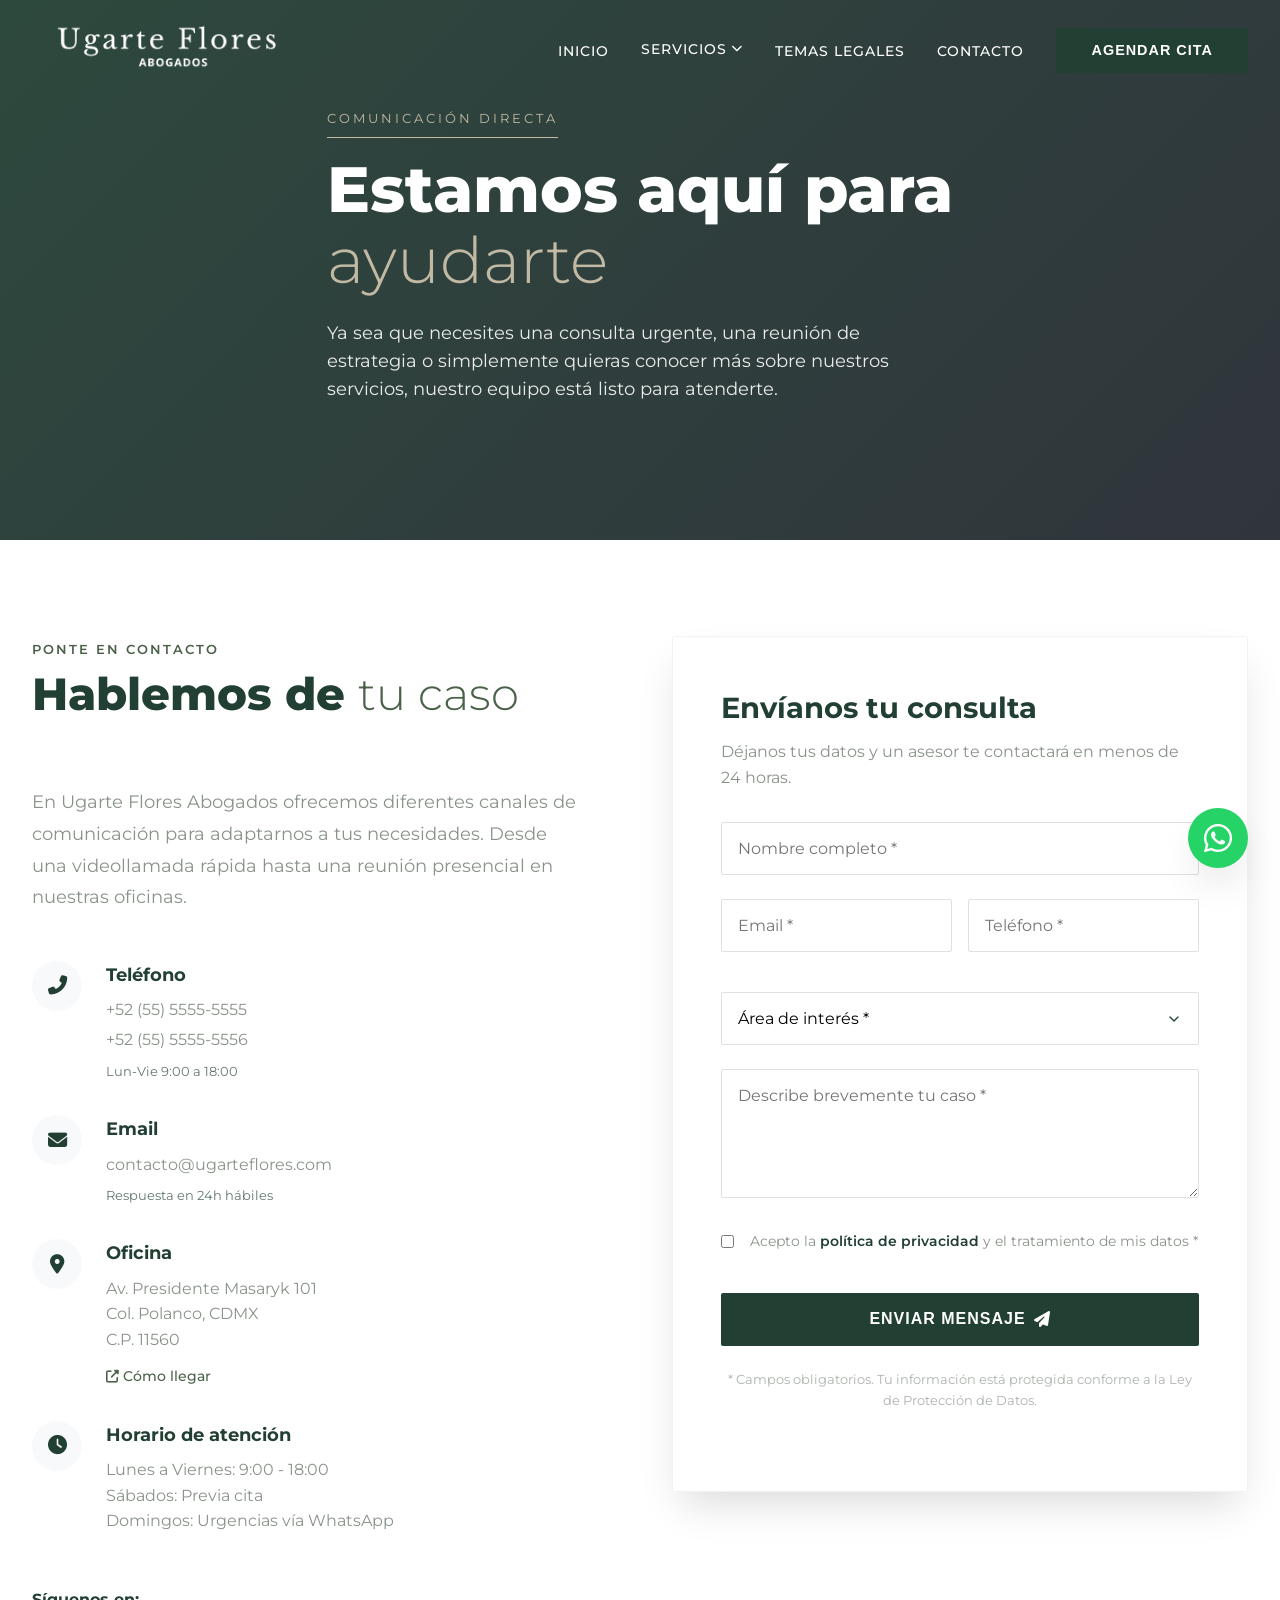
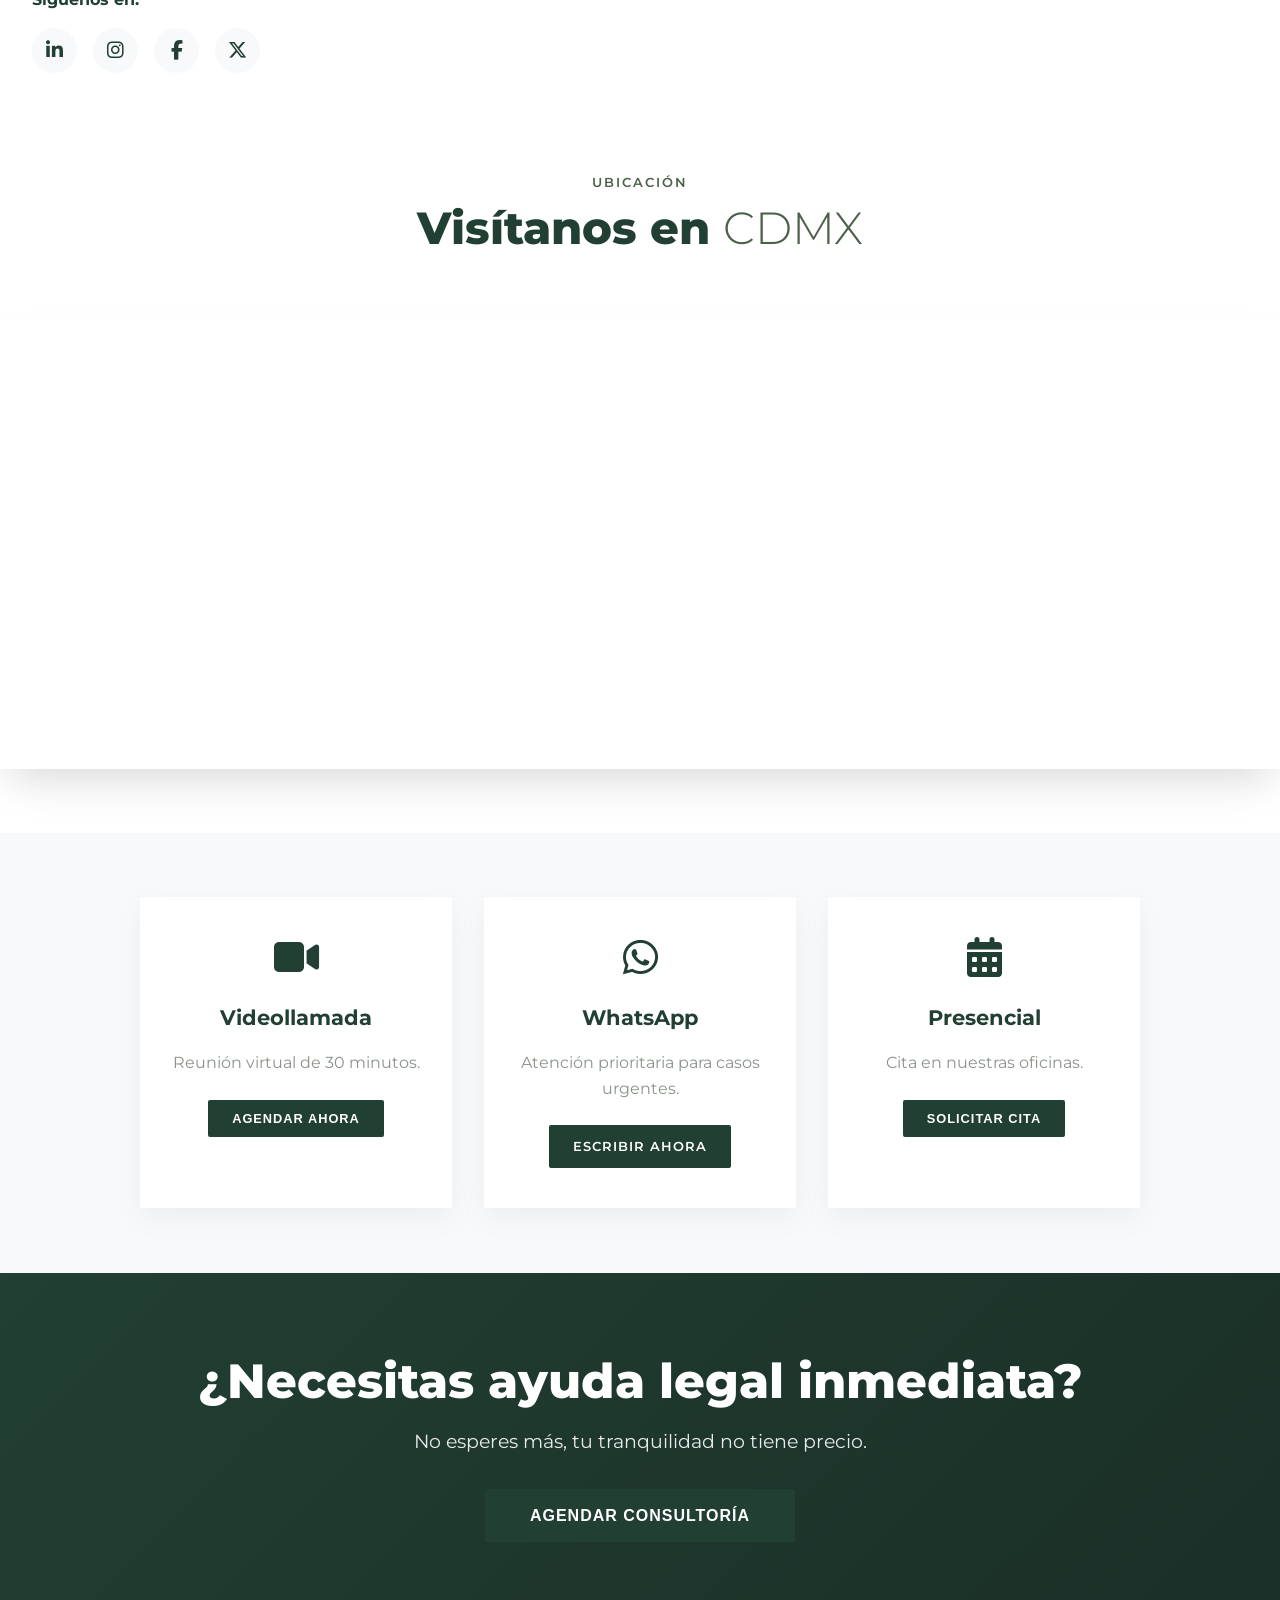
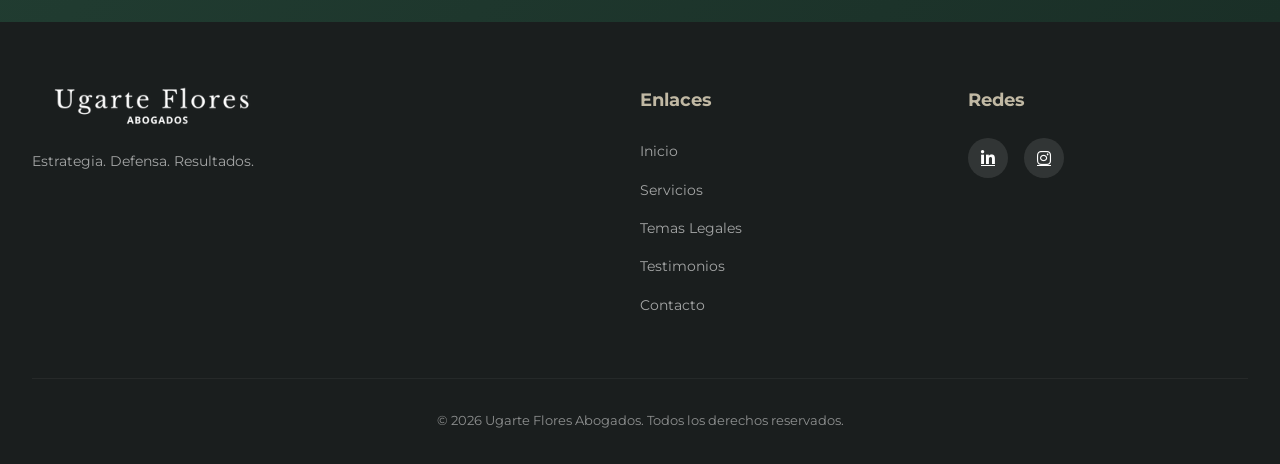
==== contacto.html @ f1e9a0f9 "cambios mar" ====
<!doctype html>
<html lang="es">
  <head>
    <meta charset="UTF-8" />
    <meta name="viewport" content="width=device-width, initial-scale=1.0" />
    <title>Contacto | Ugarte Flores Abogados</title>
    <meta
      name="description"
      content="Comunícate con nuestro equipo legal. Estamos en xxxxx, CDMX. Ofrecemos consultas presenciales y vía Zoom."
    />

    <!-- Hojas de Estilo -->
    <link rel="stylesheet" href="css/styles.css" />
    <link rel="stylesheet" href="css/contacto.css" />

    <!-- Metadatos -->
    <meta property="og:title" content="Contacto | Ugarte Flores Abogados" />
    <meta
      property="og:description"
      content="Comunícate con nuestro equipo legal. Estamos en xxxx, CDMX. Ofrecemos consultas presenciales y vía Zoom."
    />
    <meta
      property="og:image"
      content="https://ugartefloresabogados.vercel.app/img/favicon.png"
    />
    <meta property="og:image:type" content="image/jpeg" />
    <meta property="og:image:width" content="1200" />
    <meta property="og:image:height" content="630" />
    <meta
      property="og:url"
      content="https://ugartefloresabogados.vercel.app/contacto"
    />
    <meta property="og:type" content="website" />
    <meta property="og:locale" content="es_MX" />
    <meta property="og:site_name" content="Ugarte Flores Abogados" />
    <meta name="twitter:card" content="summary_large_image" />
    <meta name="twitter:title" content="Contacto | Ugarte Flores Abogados" />
    <meta
      name="twitter:description"
      content="Comunícate con nuestro equipo legal. Estamos en xxxxx, CDMX. Ofrecemos consultas presenciales y videollamada."
    />
    <meta
      name="twitter:image"
      content="https://ugartefloresabogados.vercel.app/img/favicon.png"
    />

    <!-- FAVICON -->
    <link rel="icon" type="image/png" sizes="32x32" href="img/favicon.png" />
    <link rel="icon" type="image/png" sizes="16x16" href="img/favicon.png" />
    <link rel="apple-touch-icon" sizes="180x180" href="img/favicon.png" />

    <!-- Font Awesome -->
    <link
      rel="stylesheet"
      href="https://cdnjs.cloudflare.com/ajax/libs/font-awesome/6.4.0/css/all.min.css"
    />

    <!-- Google Fonts -->
    <link
      href="https://fonts.googleapis.com/css2?family=Montserrat:wght@300;400;500;600;700;800&display=swap"
      rel="stylesheet"
    />

    <!-- AOS CSS -->
    <link href="https://unpkg.com/aos@2.3.1/dist/aos.css" rel="stylesheet" />

    <!-- Calendly -->
    <link
      href="https://assets.calendly.com/assets/external/widget.css"
      rel="stylesheet"
    />
  </head>
  <body>
    <!-- Loader -->
    <div id="loader" class="loader">
      <div class="loader-spinner"></div>
    </div>

    <!-- WhatsApp Floating Button -->
    <a
      href="https://wa.me/525512345678?text=Hola%2C%20necesito%20comunicarme%20con%20el%20equipo%20legal."
      class="whatsapp-float"
      target="_blank"
    >
      <i class="fab fa-whatsapp"></i>
      <span>Contacto Inmediato</span>
    </a>

    <!-- Header -->
    <header class="header" id="header">
      <div class="container header-container">
        <div class="logo">
          <a href="/"
            ><img src="/img/logo.png" alt="Ugarte Flores Abogados"
          /></a>
        </div>

        <button class="menu-toggle" id="menuToggle" aria-label="Menú">
          <i class="fas fa-bars"></i>
        </button>

        <nav class="nav-menu" id="navMenu">
          <ul class="nav-list">
            <li><a href="/#inicio" class="nav-link">Inicio</a></li>
            <li class="dropdown">
              <a href="/#servicios" class="nav-link dropdown-toggle">
                Servicios <i class="fas fa-chevron-down dropdown-arrow"></i>
              </a>
              <ul class="dropdown-menu">
                <li>
                  <a href="/derecho-civil.html" class="dropdown-item"
                    >Derecho Civil</a
                  >
                </li>
                <li>
                  <a href="/derecho-mercantil.html" class="dropdown-item"
                    >Derecho Mercantil</a
                  >
                </li>
                <li>
                  <a href="/derecnavho-penal.html" class="dropdown-item"
                    >Derecho Penal</a
                  >
                </li>
              </ul>
            </li>
            <li>
              <a href="/#temas-legales" class="nav-link">Temas Legales</a>
            </li>
            <li><a href="/contacto.html" class="nav-link">Contacto</a></li>
          </ul>
          <div class="nav-actions">
            <button class="btn btn-primary" id="btnAgendarHeader">
              Agendar Cita
            </button>
          </div>
        </nav>
      </div>
    </header>

    <main>
      <!-- HERO DE CONTACTO -->
      <section class="hero hero--contact">
        <div class="hero-overlay"></div>
        <div class="container hero-content">
          <span class="hero-badge">Comunicación directa</span>
          <h1 class="hero-title">Estamos aquí para <span>ayudarte</span></h1>
          <p class="hero-subtitle">
            Ya sea que necesites una consulta urgente, una reunión de estrategia
            o simplemente quieras conocer más sobre nuestros servicios, nuestro
            equipo está listo para atenderte.
          </p>
        </div>
      </section>

      <!-- INFORMACIÓN DE CONTACTO Y FORMULARIO -->
      <section class="contact-main">
        <div class="container">
          <div class="contact-grid">
            <!-- Columna izquierda: Información -->
            <div class="contact-info-col" data-aos="fade-right">
              <div class="section-header" style="text-align: left">
                <span class="section-eyebrow">Ponte en contacto</span>
                <h2 class="section-title" style="text-align: left">
                  Hablemos de <span>tu caso</span>
                </h2>
              </div>

              <p class="contact-description">
                En Ugarte Flores Abogados ofrecemos diferentes canales de
                comunicación para adaptarnos a tus necesidades. Desde una
                videollamada rápida hasta una reunión presencial en nuestras
                oficinas.
              </p>

              <div class="contact-details">
                <!-- Teléfono -->
                <div class="detail-item">
                  <div class="detail-icon">
                    <i class="fas fa-phone-alt"></i>
                  </div>
                  <div class="detail-content">
                    <h3>Teléfono</h3>
                    <p><a href="tel:+525555555555">+52 (55) 5555-5555</a></p>
                    <p><a href="tel:+525555555556">+52 (55) 5555-5556</a></p>
                    <span class="detail-note">Lun-Vie 9:00 a 18:00</span>
                  </div>
                </div>

                <!-- Email -->
                <div class="detail-item">
                  <div class="detail-icon">
                    <i class="fas fa-envelope"></i>
                  </div>
                  <div class="detail-content">
                    <h3>Email</h3>
                    <p>
                      <a href="mailto:contacto@ugarteflores.com"
                        >contacto@ugarteflores.com</a
                      >
                    </p>
                    <span class="detail-note">Respuesta en 24h hábiles</span>
                  </div>
                </div>

                <!-- Dirección -->
                <div class="detail-item">
                  <div class="detail-icon">
                    <i class="fas fa-map-marker-alt"></i>
                  </div>
                  <div class="detail-content">
                    <h3>Oficina</h3>
                    <p>
                      Av. Presidente Masaryk 101<br />
                      Col. Polanco, CDMX<br />
                      C.P. 11560
                    </p>
                    <a
                      href="https://goo.gl/maps/..."
                      target="_blank"
                      class="detail-link"
                    >
                      <i class="fas fa-external-link-alt"></i> Cómo llegar
                    </a>
                  </div>
                </div>

                <!-- Horario -->
                <div class="detail-item">
                  <div class="detail-icon">
                    <i class="fas fa-clock"></i>
                  </div>
                  <div class="detail-content">
                    <h3>Horario de atención</h3>
                    <p>
                      Lunes a Viernes: 9:00 - 18:00<br />
                      Sábados: Previa cita<br />
                      Domingos: Urgencias vía WhatsApp
                    </p>
                  </div>
                </div>
              </div>

              <!-- Redes sociales -->
              <div class="contact-social">
                <h3>Síguenos en:</h3>
                <div class="social-links">
                  <a href="#" class="social-link" target="_blank"
                    ><i class="fab fa-linkedin-in"></i
                  ></a>
                  <a
                    href="https://www.instagram.com/ugartefloresabogados/"
                    class="social-link"
                    target="_blank"
                    ><i class="fab fa-instagram"></i
                  ></a>
                  <a href="#" class="social-link" target="_blank"
                    ><i class="fab fa-facebook-f"></i
                  ></a>
                  <a href="#" class="social-link" target="_blank"
                    ><i class="fab fa-x-twitter"></i
                  ></a>
                </div>
              </div>
            </div>

            <!-- Columna derecha: Formulario -->
            <div class="contact-form-col" data-aos="fade-left">
              <div class="form-card">
                <h3>Envíanos tu consulta</h3>
                <p>
                  Déjanos tus datos y un asesor te contactará en menos de 24
                  horas.
                </p>

                <form id="contactFormMain">
                  <div class="form-row">
                    <div class="form-group">
                      <input
                        type="text"
                        placeholder="Nombre completo *"
                        required
                      />
                    </div>
                  </div>

                  <div class="form-row dual">
                    <div class="form-group">
                      <input type="email" placeholder="Email *" required />
                    </div>
                    <div class="form-group">
                      <input type="tel" placeholder="Teléfono *" required />
                    </div>
                  </div>

                  <div class="form-row">
                    <div class="form-group">
                      <select required>
                        <option value="" disabled selected>
                          Área de interés *
                        </option>
                        <option value="civil">Derecho Civil</option>
                        <option value="mercantil">Derecho Mercantil</option>
                        <option value="penal">Derecho Penal</option>
                        <option value="otro">Otro</option>
                      </select>
                    </div>
                  </div>

                  <div class="form-row">
                    <div class="form-group">
                      <textarea
                        placeholder="Describe brevemente tu caso *"
                        rows="5"
                        requiredvisitanosvisítan
                      ></textarea>
                    </div>
                  </div>

                  <div class="form-row">
                    <div class="form-group checkbox">
                      <label>
                        <input type="checkbox" required />
                        <span
                          >Acepto la
                          <a href="/aviso-privacidad">política de privacidad</a>
                          y el tratamiento de mis datos *</span
                        >
                      </label>
                    </div>
                  </div>

                  <button
                    type="submit"
                    class="btn btn-primary btn-large btn-block"
                  >
                    Enviar mensaje <i class="fas fa-paper-plane"></i>
                  </button>
                </form>

                <p class="form-note">
                  * Campos obligatorios. Tu información está protegida conforme
                  a la Ley de Protección de Datos.
                </p>
              </div>
            </div>
          </div>
        </div>
      </section>

      <!-- MAPA -->
      <section class="contact-map-section">
        <div class="container">
          <div class="section-header">
            <span class="section-eyebrow">Ubicación</span>
            <h2 class="section-title">Visítanos en <span>CDMX</span></h2>
          </div>
        </div>
        <div class="map-container" data-aos="zoom-in">
          <iframe
            src="https://www.google.com/maps/embed?pb=!1m18!1m12!1m3!1d3762.865247384735!2d-99.16853968457818!3d19.42701434523897!2m3!1f0!2f0!3f0!3m2!1i1024!2i768!4f13.1!3m3!1m2!1s0x85d1ff35c2b9c2c5%3A0x9b9f9f9f9f9f9f9f!2sPolanco%2C%20CDMX!5e0!3m2!1ses!2smx!4v1620000000000!5m2!1ses!2smx"
            width="100%"
            height="450"
            style="border: 0"
            allowfullscreen=""
            loading="lazy"
            referrerpolicy="no-referrer-when-downgrade"
            title="Oficinas en CDMX"
          ></iframe>
        </div>
      </section>

      <!-- OPCIONES DE CONTACTO RÁPIDO -->
      <section class="quick-contact">
        <div class="container">
          <div class="quick-grid">
            <div class="quick-card" data-aos="flip-left">
              <i class="fas fa-video"></i>
              <h3>Videollamada</h3>
              <p>Reunión virtual de 30 minutos.</p>
              <button class="btn btn-primary btn-small" id="btnAgendarQuick">
                Agendar ahora
              </button>
            </div>

            <div class="quick-card" data-aos="flip-left" data-aos-delay="150">
              <i class="fab fa-whatsapp"></i>
              <h3>WhatsApp</h3>
              <p>Atención prioritaria para casos urgentes.</p>
              <a
                href="https://wa.me/525512345678?text=Hola%2C%20necesito%20atenci%C3%B3n%20urgente."
                class="btn btn-primary btn-small"
                target="_blank"
              >
                Escribir ahora
              </a>
            </div>

            <div class="quick-card" data-aos="flip-left" data-aos-delay="300">
              <i class="fas fa-calendar-alt"></i>
              <h3>Presencial</h3>
              <p>Cita en nuestras oficinas.</p>
              <button
                class="btn btn-primary btn-small"
                id="btnAgendarPresencial"
              >
                Solicitar cita
              </button>
            </div>
          </div>
        </div>
      </section>

      <!-- CTA FINAL -->
      <section class="final-cta">
        <div class="container">
          <div class="cta-card">
            <h2 class="cta-title">¿Necesitas ayuda legal inmediata?</h2>
            <p class="cta-subtitle">
              No esperes más, tu tranquilidad no tiene precio.
            </p>
            <button class="btn btn-primary btn-large" id="btnAgendarCta">
              Agendar Consultoría
            </button>
          </div>
        </div>
      </section>
    </main>

    <!-- FOOTER -->
    <footer class="footer">
      <div class="container">
        <div class="footer-content">
          <div class="footer-logo">
            <a href="/"
              ><img src="/img/logo.png" alt="Ugarte Flores Abogados"
            /></a>
            <p>Estrategia. Defensa. Resultados.</p>
          </div>
          <div class="footer-links">
            <h4>Enlaces</h4>
            <ul>
              <li><a href="/#inicio">Inicio</a></li>
              <li><a href="/#servicios">Servicios</a></li>
              <li><a href="/#temas-legales">Temas Legales</a></li>
              <li><a href="/#testimonios">Testimonios</a></li>
              <li><a href="/contacto">Contacto</a></li>
            </ul>
          </div>
          <div class="footer-social">
            <h4>Redes</h4>
            <div class="social-icons">
              <a href="#" class="social-icon"
                ><i class="fab fa-linkedin-in"></i
              ></a>
              <a
                href="https://www.instagram.com/ugartefloresabogados/"
                class="social-icon"
                ><i class="fab fa-instagram"></i
              ></a>
            </div>
          </div>
        </div>
        <div class="footer-bottom">
          <p>
            &copy; <span id="currentYear"></span> Ugarte Flores Abogados. Todos
            los derechos reservados.
          </p>
        </div>
      </div>
    </footer>

    <!-- MODALES -->
    <div id="topicModal" class="modal">
      <div class="modal-content">
        <span class="close-modal">&times;</span>
        <div id="modalContent"></div>
      </div>
    </div>

    <div id="contactModal" class="modal">
      <div class="modal-content">
        <span class="close-modal">&times;</span>
        <h2>Evaluación de Caso</h2>
        <form id="contactForm">
          <div class="form-group">
            <input type="text" placeholder="Nombre completo" required />
          </div>
          <div class="form-group">
            <input type="email" placeholder="Email" required />
          </div>
          <div class="form-group">
            <input type="tel" placeholder="Teléfono" required />
          </div>
          <div class="form-group">
            <textarea
              placeholder="Describe tu caso"
              rows="4"
              required
            ></textarea>
          </div>
          <button type="submit" class="btn btn-primary btn-large">
            Enviar
          </button>
        </form>
      </div>
    </div>

    <!-- Scripts -->
    <script
      src="https://assets.calendly.com/assets/external/widget.js"
      async
    ></script>
    <script src="https://unpkg.com/aos@2.3.1/dist/aos.js"></script>
    <script src="js/script.js"></script>
    <script src="js/contacto.js"></script>
  </body>
</html>
---- css/styles.css ----
/* ===== VARIABLES ===== */
:root {
    --primary: #223F33;
    --primary-dark: #1A2F27;
    --secondary: #C1B9A4;
    --accent: #4B6249;
    --neutral: #8A938A;
    --white: #FFFFFF;
    --offwhite: #F8F9FA;
    --black: #1A1E1E;
    --shadow: 0 20px 40px -10px rgba(0,0,0,0.15);
    --transition: all 0.3s ease;
}

/* ===== RESET ===== */
* {
    margin: 0;
    padding: 0;
    box-sizing: border-box;
}

html {
    scroll-behavior: smooth;
    font-size: 16px;
}

body {
    font-family: 'Montserrat', sans-serif;
    color: var(--black);
    line-height: 1.6;
    overflow-x: hidden;
}

body.no-scroll {
    overflow: hidden;
}

.container {
    max-width: 1280px;
    margin: 0 auto;
    padding: 0 2rem;
}

@media (max-width: 768px) {
    .container {
        padding: 0 1.5rem;
    }
}

@media (max-width: 480px) {
    .container {
        padding: 0 1rem;
    }
}

/* ===== PRELOADER ===== */
.loader {
    position: fixed;
    top: 0;
    left: 0;
    width: 100%;
    height: 100%;
    background: var(--primary);
    display: flex;
    align-items: center;
    justify-content: center;
    z-index: 9999;
    transition: opacity 0.5s ease, visibility 0.5s ease;
}

.loader.hidden {
    opacity: 0;
    visibility: hidden;
    pointer-events: none;
}

.loader-spinner {
    width: 60px;
    height: 60px;
    border: 3px solid transparent;
    border-top-color: var(--secondary);
    border-right-color: var(--secondary);
    border-radius: 50%;
    animation: spin 0.8s linear infinite;
}

@keyframes spin {
    to { transform: rotate(360deg); }
}

/* ===== HEADER ===== */
.header {
    position: fixed;
    top: 0;
    left: 0;
    width: 100%;
    background: transparent;
    z-index: 1000;
    padding: 1.5rem 0;
    transition: var(--transition);
}

.header.scrolled {
    background: var(--white);
    box-shadow: 0 5px 20px rgba(0,0,0,0.1);
    padding: 1rem 0;
}

.header-container {
    display: flex;
    justify-content: space-between;
    align-items: center;
    position: relative;
}

.logo img {
    height: 45px;
    filter: brightness(0) invert(1);
    transition: var(--transition);
    position: relative;
    z-index: 1002;
}

.header.scrolled .logo img {
    filter: none;
}

/* Botón hamburguesa */
.menu-toggle {
    display: none;
    background: none;
    border: none;
    font-size: 1.8rem;
    cursor: pointer;
    z-index: 1002;
    padding: 0.5rem;
    transition: var(--transition);
    color: var(--white);
}

.header.scrolled .menu-toggle {
    color: var(--primary);
}

/* Cuando el menú está abierto, el ícono debe ser oscuro para verse sobre fondo blanco */
.menu-toggle.active {
    color: var(--primary) !important;
}

.nav-menu {
    display: flex;
    align-items: center;
    gap: 2rem;
    transition: var(--transition);
}

.nav-list {
    display: flex;
    gap: 2rem;
    list-style: none;
}

.nav-link {
    color: var(--white);
    text-decoration: none;
    font-weight: 500;
    font-size: 0.9rem;
    text-transform: uppercase;
    letter-spacing: 1px;
    transition: var(--transition);
    position: relative;
    white-space: nowrap;
}

.nav-link::after {
    content: '';
    position: absolute;
    bottom: -5px;
    left: 0;
    width: 0;
    height: 2px;
    background: var(--secondary);
    transition: var(--transition);
}

.nav-link:hover::after,
.nav-link.active::after {
    width: 100%;
}

.nav-link:hover,
.nav-link.active {
    color: var(--secondary);
}

.header.scrolled .nav-link {
    color: var(--primary);
}

.header.scrolled .nav-link:hover,
.header.scrolled .nav-link.active {
    color: var(--accent);
}

.header.scrolled .nav-link::after {
    background: var(--accent);
}

.nav-actions {
    display: flex;
    align-items: center;
}

/* Responsive menú */
@media (max-width: 992px) {
    .nav-list {
        gap: 1rem;
    }
    
    .nav-link {
        font-size: 0.8rem;
    }
}

@media (max-width: 768px) {
    .menu-toggle {
        display: block;
    }
    
    .nav-menu {
        position: fixed;
        top: 0;
        right: -100%;
        width: 85%;
        max-width: 350px;
        height: 100vh;
        background: var(--white);
        flex-direction: column;
        justify-content: flex-start;
        align-items: flex-start;
        padding: 6rem 2rem 2rem;
        transition: right 0.3s ease;
        box-shadow: -5px 0 20px rgba(0,0,0,0.1);
        z-index: 1001;
        gap: 2rem;
    }
    
    .nav-menu.active {
        right: 0;
    }
    
    .nav-list {
        flex-direction: column;
        width: 100%;
        gap: 1.5rem;
    }
    
    .nav-link {
        color: var(--primary);
        font-size: 1.1rem;
        white-space: normal;
        display: block;
        width: 100%;
        padding: 0.5rem 0;
    }
    
    .nav-link::after {
        background: var(--accent);
    }
    
    .nav-actions {
        width: 100%;
        margin-top: 1rem;
    }
    
    .nav-actions .btn {
        width: 100%;
        justify-content: center;
    }
}

@media (max-width: 480px) {
    .nav-menu {
        width: 100%;
        max-width: none;
    }
}

/* ===== WHATSAPP FLOATING ===== */
.whatsapp-float {
    position: fixed;
    bottom: 2rem;
    right: 2rem;
    background: #25D366;
    color: white;
    width: 60px;
    height: 60px;
    border-radius: 50%;
    display: flex;
    align-items: center;
    justify-content: center;
    font-size: 2rem;
    box-shadow: var(--shadow);
    z-index: 99;
    text-decoration: none;
    transition: var(--transition);
}

.whatsapp-float span {
    position: absolute;
    right: 70px;
    background: var(--primary);
    color: white;
    padding: 0.5rem 1rem;
    border-radius: 4px;
    font-size: 0.8rem;
    white-space: nowrap;
    opacity: 0;
    visibility: hidden;
    transition: var(--transition);
}

.whatsapp-float:hover {
    transform: scale(1.1);
}

.whatsapp-float:hover span {
    opacity: 1;
    visibility: visible;
    right: 80px;
}

@media (max-width: 768px) {
    .whatsapp-float {
        width: 50px;
        height: 50px;
        font-size: 1.5rem;
        bottom: 1.5rem;
        right: 1.5rem;
    }
    
    .whatsapp-float span {
        display: none;
    }
}

/* ===== HERO ===== */
.hero {
    min-height: 100vh;
    background-image: url('https://images.unsplash.com/photo-1589829545856-d10d557cf95f?auto=format&fit=crop&w=1920&q=80');
    background-size: cover;
    background-position: center;
    position: relative;
    display: flex;
    align-items: center;
    color: var(--white);
}

.hero-overlay {
    position: absolute;
    top: 0;
    left: 0;
    width: 100%;
    height: 100%;
    background: linear-gradient(135deg, rgba(34,63,51,0.95), rgba(26,31,39,0.9));
    z-index: 1;
}

.hero-content {
    position: relative;
    z-index: 2;
    max-width: 800px;
}

.hero-badge {
    display: inline-block;
    font-size: 0.8rem;
    text-transform: uppercase;
    letter-spacing: 3px;
    color: var(--secondary);
    margin-bottom: 1rem;
    border-bottom: 1px solid var(--secondary);
    padding-bottom: 0.5rem;
}

.hero-title {
    font-size: 4rem;
    font-weight: 800;
    line-height: 1.1;
    margin-bottom: 1.5rem;
}

.hero-title span {
    color: var(--secondary);
    font-weight: 300;
    display: block;
}

.hero-subtitle {
    font-size: 1.1rem;
    margin-bottom: 2rem;
    max-width: 600px;
    opacity: 0.9;
}

.hero-buttons {
    display: flex;
    gap: 1rem;
    margin-bottom: 3rem;
    flex-wrap: wrap;
}

.hero-stats {
    display: flex;
    gap: 3rem;
    flex-wrap: wrap;
}

.stat-item {
    text-align: left;
}

.stat-number {
    display: block;
    font-size: 3rem;
    font-weight: 800;
    color: var(--secondary);
    line-height: 1;
}

.stat-label {
    font-size: 0.8rem;
    text-transform: uppercase;
    opacity: 0.7;
}

/* ===== RESPONSIVE HERO - CONTADORES EN FILA ===== */
@media (max-width: 768px) {
    .hero {
        min-height: auto;
        padding: 8rem 0 4rem;
    }
    
    .hero-title {
        font-size: 2.5rem;
    }
    
    .hero-subtitle {
        font-size: 1rem;
    }
    
    .hero-buttons {
        flex-direction: column;
        width: 100%;
    }
    
    .hero-buttons .btn {
        width: 100%;
    }
    
    /* CONTADORES EN FILA - CORREGIDO */
    .hero-stats {
        display: flex;
        flex-direction: row;
        justify-content: space-between;
        gap: 0.5rem;
        width: 100%;
    }
    
    .stat-item {
        text-align: center;
        flex: 1;
    }
    
    .stat-number {
        font-size: 2rem;
    }
    
    .stat-label {
        font-size: 0.7rem;
    }
}

@media (max-width: 480px) {
    .hero-title {
        font-size: 2rem;
    }
    
    .hero-stats {
        gap: 0.25rem;
    }
    
    .stat-number {
        font-size: 1.8rem;
    }
    
    .stat-label {
        font-size: 0.65rem;
    }
}

/* ===== BUTTONS ===== */
.btn {
    display: inline-flex;
    align-items: center;
    justify-content: center;
    gap: 0.5rem;
    padding: 0.9rem 2.2rem;
    border: none;
    border-radius: 2px;
    font-weight: 600;
    font-size: 0.9rem;
    cursor: pointer;
    transition: var(--transition);
    text-decoration: none;
    text-transform: uppercase;
    letter-spacing: 1px;
    white-space: nowrap;
}

.btn-primary {
    background: var(--primary);
    color: var(--white);
}

.btn-primary:hover {
    background: var(--accent);
    transform: translateY(-2px);
    box-shadow: var(--shadow);
}

.btn-outline {
    background: transparent;
    color: var(--white);
    border: 1px solid var(--secondary);
}

.btn-outline:hover {
    background: var(--secondary);
    color: var(--primary);
}

.btn-large {
    padding: 1.1rem 2.8rem;
    font-size: 1rem;
}

.btn-small {
    padding: 0.7rem 1.5rem;
    font-size: 0.8rem;
}

.btn-secondary {
    background: var(--secondary);
    color: var(--primary);
}

.btn-secondary:hover {
    background: var(--neutral);
    color: var(--white);
}

@media (max-width: 768px) {
    .btn {
        padding: 0.8rem 1.5rem;
        font-size: 0.85rem;
    }
    
    .btn-large {
        padding: 1rem 2rem;
        font-size: 0.9rem;
    }
}

/* ===== SECTION HEADER ===== */
.section-header {
    text-align: center;
    margin-bottom: 4rem;
}

.section-eyebrow {
    display: inline-block;
    font-size: 0.8rem;
    font-weight: 600;
    text-transform: uppercase;
    letter-spacing: 2px;
    color: var(--accent);
    margin-bottom: 0.5rem;
}

.section-title {
    font-size: 2.8rem;
    color: var(--primary);
    font-weight: 800;
    line-height: 1.2;
}

.section-title span {
    color: var(--accent);
    font-weight: 300;
}

@media (max-width: 768px) {
    .section-title {
        font-size: 2rem;
    }
}

@media (max-width: 480px) {
    .section-title {
        font-size: 1.8rem;
    }
}

/* ===== SERVICES ===== */
.services {
    padding: 6rem 0;
    background: var(--white);
}

.services-grid {
    display: grid;
    grid-template-columns: repeat(3, 1fr);
    gap: 2rem;
}

.service-card {
    background: var(--white);
    padding: 2.5rem;
    border-radius: 2px;
    box-shadow: 0 10px 30px rgba(0,0,0,0.05);
    transition: var(--transition);
    border: 1px solid transparent;
}

.service-card:hover {
    transform: translateY(-10px);
    box-shadow: var(--shadow);
    border-color: var(--secondary);
}

.service-icon {
    width: 80px;
    height: 80px;
    background: var(--secondary);
    display: flex;
    align-items: center;
    justify-content: center;
    margin-bottom: 2rem;
}

.service-icon i {
    font-size: 2rem;
    color: var(--primary);
}

.service-card h3 {
    font-size: 1.5rem;
    color: var(--primary);
    margin-bottom: 1rem;
}

.service-card p {
    color: var(--neutral);
    margin-bottom: 2rem;
    line-height: 1.8;
}

.service-link {
    background: none;
    border: none;
    color: var(--accent);
    font-weight: 600;
    display: inline-flex;
    align-items: center;
    gap: 0.5rem;
    cursor: pointer;
    font-size: 0.9rem;
    text-transform: uppercase;
    transition: var(--transition);
}

.service-link:hover {
    color: var(--primary);
    gap: 1rem;
}

@media (max-width: 1024px) {
    .services-grid {
        grid-template-columns: repeat(2, 1fr);
    }
}

@media (max-width: 768px) {
    .services {
        padding: 4rem 0;
    }
    
    .services-grid {
        grid-template-columns: 1fr;
        gap: 1.5rem;
    }
    
    .service-card {
        padding: 2rem;
    }
}

/* ===== CARRUSELES ===== */
.carousel-container {
    position: relative;
    display: flex;
    align-items: center;
    gap: 0.5rem;
    margin: 2rem 0;
}

.carousel-viewport {
    overflow: hidden;
    flex: 1;
}

.carousel-track {
    display: flex;
    gap: 2rem;
    transition: transform 0.5s ease;
}

.carousel-arrow {
    width: 45px;
    height: 45px;
    background: var(--primary);
    color: var(--white);
    border: none;
    border-radius: 50%;
    cursor: pointer;
    transition: var(--transition);
    display: flex;
    align-items: center;
    justify-content: center;
    flex-shrink: 0;
    z-index: 10;
}

.carousel-arrow:hover:not(:disabled) {
    background: var(--accent);
    transform: scale(1.1);
}

.carousel-arrow:disabled {
    opacity: 0.3;
    cursor: not-allowed;
}

@media (max-width: 768px) {
    .carousel-container {
        gap: 0.25rem;
    }
    
    .carousel-arrow {
        width: 35px;
        height: 35px;
        font-size: 0.9rem;
    }
    
    .carousel-track {
        gap: 1rem;
    }
}

/* Tarjetas de temas legales */
.topic-card {
    min-width: 300px;
    width: 300px;
    height: 350px;
    background-size: cover;
    background-position: center;
    border-radius: 2px;
    position: relative;
    overflow: hidden;
    cursor: pointer;
    flex-shrink: 0;
}

.topic-card::before {
    content: '';
    position: absolute;
    top: 0;
    left: 0;
    width: 100%;
    height: 100%;
    background: linear-gradient(180deg, rgba(34,63,51,0.4), rgba(26,31,39,0.9));
    transition: var(--transition);
}

.topic-card:hover::before {
    background: linear-gradient(180deg, rgba(34,63,51,0.6), rgba(26,31,39,0.95));
}

.topic-content {
    position: absolute;
    bottom: 0;
    left: 0;
    right: 0;
    padding: 2rem;
    color: var(--white);
    z-index: 2;
}

.topic-icon {
    font-size: 2rem;
    color: var(--secondary);
    margin-bottom: 1rem;
}

.topic-card h3 {
    font-size: 1.2rem;
    line-height: 1.4;
}

@media (max-width: 768px) {
    .topic-card {
        min-width: 260px;
        width: 260px;
        height: 320px;
    }
    
    .topic-content {
        padding: 1.5rem;
    }
    
    .topic-card h3 {
        font-size: 1rem;
    }
}

/* Tarjetas de testimonios */
.testimonial-card {
    min-width: 350px;
    width: 350px;
    background: var(--white);
    padding: 2.5rem;
    border-radius: 2px;
    box-shadow: 0 10px 30px rgba(0,0,0,0.05);
    border: 1px solid rgba(0,0,0,0.05);
    flex-shrink: 0;
    transition: var(--transition);
}

.testimonial-card:hover {
    box-shadow: var(--shadow);
    transform: translateY(-5px);
}

.testimonial-rating {
    color: #FFD700;
    margin-bottom: 1.5rem;
}

.testimonial-text {
    font-size: 1rem;
    line-height: 1.8;
    margin-bottom: 2rem;
    font-style: italic;
}

.testimonial-author {
    font-weight: 700;
    color: var(--primary);
    margin-bottom: 0.2rem;
}

.testimonial-role {
    color: var(--neutral);
    font-size: 0.8rem;
    text-transform: uppercase;
}

@media (max-width: 768px) {
    .testimonial-card {
        min-width: 280px;
        width: 280px;
        padding: 1.8rem;
    }
    
    .testimonial-text {
        font-size: 0.95rem;
        line-height: 1.6;
    }
}

/* Tarjetas de Instagram */
.instagram-post {
    min-width: 350px;
    width: 350px;
    background: #FFF;
    overflow: hidden;
    border-radius: 8px;
    box-shadow: 0 10px 30px rgba(0,0,0,0.1);
    flex-shrink: 0;
}

.instagram-post .instagram-media {
    width: 100% !important;
    min-width: 100% !important;
    max-width: 100% !important;
    height: auto !important;
    min-height: 450px !important;
    margin: 0 !important;
    box-sizing: border-box !important;
}

@media (max-width: 768px) {
    .instagram-post {
        min-width: 300px;
        width: 300px;
    }
    
    .instagram-post .instagram-media {
        min-height: 400px !important;
    }
}

/* ===== SECTIONS BACKGROUND ===== */
.legal-topics,
.testimonials,
.instagram-section {
    padding: 6rem 0;
}

.legal-topics {
    background: var(--offwhite);
}

.testimonials {
    background: var(--white);
}

.instagram-section {
    background: var(--offwhite);
}

@media (max-width: 768px) {
    .legal-topics,
    .testimonials,
    .instagram-section {
        padding: 4rem 0;
    }
}

/* ===== FINAL CTA ===== */
.final-cta {
    padding: 5rem 0;
    background: linear-gradient(135deg, var(--primary), var(--primary-dark));
}

.cta-card {
    text-align: center;
    color: var(--white);
}

.cta-title {
    font-size: 3rem;
    font-weight: 800;
    margin-bottom: 1rem;
    line-height: 1.2;
}

.cta-subtitle {
    font-size: 1.2rem;
    margin-bottom: 2rem;
    opacity: 0.9;
}

@media (max-width: 768px) {
    .final-cta {
        padding: 4rem 0;
    }
    
    .cta-title {
        font-size: 2rem;
    }
    
    .cta-subtitle {
        font-size: 1rem;
    }
}

/* ===== CONTACT ===== */
.contact {
    padding: 6rem 0;
    background: var(--white);
}

.contact-grid {
    display: grid;
    grid-template-columns: 1fr 1fr;
    gap: 3rem;
}

.contact-info {
    display: grid;
    grid-template-columns: repeat(3, 1fr);
    gap: 1.5rem;
}

.contact-card {
    background: var(--offwhite);
    padding: 2rem 1.5rem;
    text-align: center;
    border-radius: 2px;
    transition: var(--transition);
    display: flex;
    flex-direction: column;
    height: 100%;
}

.contact-card:hover {
    transform: translateY(-5px);
    box-shadow: var(--shadow);
}

.contact-icon {
    font-size: 2rem;
    color: var(--primary);
    margin-bottom: 1rem;
}

.contact-card h3 {
    color: var(--primary);
    margin-bottom: 0.5rem;
    font-size: 1.2rem;
}

.contact-card p {
    color: var(--neutral);
    font-size: 0.9rem;
    margin-bottom: 1.5rem;
    flex-grow: 1;
}

.contact-card .btn-small {
    margin-top: auto;
    align-self: center;
    width: fit-content;
}

.contact-map {
    height: 450px;
    border-radius: 2px;
    overflow: hidden;
    box-shadow: var(--shadow);
}

@media (max-width: 1024px) {
    .contact-grid {
        grid-template-columns: 1fr;
    }
    
    .contact-info {
        grid-template-columns: repeat(3, 1fr);
    }
}

@media (max-width: 768px) {
    .contact {
        padding: 4rem 0;
    }
    
    .contact-info {
        grid-template-columns: 1fr;
        gap: 1rem;
    }
    
    .contact-card {
        padding: 1.5rem;
    }
    
    .contact-map {
        height: 350px;
    }
}

/* ===== FOOTER ===== */
.footer {
    background: var(--black);
    color: var(--white);
    padding: 4rem 0 2rem;
}

.footer-content {
    display: grid;
    grid-template-columns: 2fr 1fr 1fr;
    gap: 3rem;
    margin-bottom: 3rem;
}

.footer-logo img {
    height: 40px;
    margin-bottom: 1rem;
    filter: brightness(0) invert(1);
}

.footer-logo p {
    opacity: 0.6;
    font-size: 0.9rem;
}

.footer h4 {
    color: var(--secondary);
    margin-bottom: 1.5rem;
    font-size: 1.1rem;
}

.footer ul {
    list-style: none;
}

.footer ul li {
    margin-bottom: 0.8rem;
}

.footer ul li a {
    color: var(--white);
    text-decoration: none;
    opacity: 0.6;
    transition: var(--transition);
    font-size: 0.9rem;
}

.footer ul li a:hover {
    opacity: 1;
    color: var(--secondary);
    padding-left: 5px;
}

.social-icons {
    display: flex;
    gap: 1rem;
}

.social-icon {
    width: 40px;
    height: 40px;
    background: rgba(255,255,255,0.1);
    border-radius: 50%;
    display: flex;
    align-items: center;
    justify-content: center;
    color: var(--white);
    transition: var(--transition);
}

.social-icon:hover {
    background: var(--secondary);
    color: var(--primary);
    transform: translateY(-3px);
}

.footer-bottom {
    text-align: center;
    padding-top: 2rem;
    border-top: 1px solid rgba(255,255,255,0.1);
    font-size: 0.8rem;
    opacity: 0.5;
}

@media (max-width: 1024px) {
    .footer-content {
        grid-template-columns: repeat(2, 1fr);
    }
}

@media (max-width: 768px) {
    .footer {
        padding: 3rem 0 1.5rem;
    }
    
    .footer-content {
        grid-template-columns: 1fr;
        gap: 2rem;
        text-align: center;
    }
    
    .social-icons {
        justify-content: center;
    }
}

/* ===== MODAL ===== */
.modal {
    display: none;
    position: fixed;
    z-index: 2000;
    top: 0;
    left: 0;
    width: 100%;
    height: 100%;
    background: rgba(0,0,0,0.8);
    align-items: center;
    justify-content: center;
    padding: 1rem;
}

.modal-content {
    background: var(--white);
    padding: 2.5rem;
    border-radius: 2px;
    max-width: 500px;
    width: 100%;
    max-height: 90vh;
    overflow-y: auto;
    position: relative;
}

.close-modal {
    position: absolute;
    right: 1.5rem;
    top: 1rem;
    font-size: 2rem;
    color: var(--neutral);
    cursor: pointer;
    transition: var(--transition);
}

.close-modal:hover {
    color: var(--primary);
}

@media (max-width: 768px) {
    .modal-content {
        padding: 2rem 1.5rem;
    }
    
    .close-modal {
        right: 1rem;
        top: 0.5rem;
    }
}

/* ===== FORM ===== */
.form-group {
    margin-bottom: 1rem;
}

.form-group input,
.form-group textarea {
    width: 100%;
    padding: 0.8rem;
    border: 1px solid #ddd;
    border-radius: 2px;
    font-family: inherit;
    font-size: 1rem;
}

.form-group input:focus,
.form-group textarea:focus {
    outline: none;
    border-color: var(--primary);
}

/* ===== UTILITIES ===== */
.text-center {
    text-align: center;
}

.mt-4 {
    margin-top: 2rem;
}

/* ===== DROPDOWN MENU ===== */
.dropdown {
    position: relative;
}

.dropdown-toggle {
    display: flex;
    align-items: center;
    gap: 0.3rem;
}

.dropdown-arrow {
    font-size: 0.7rem;
    transition: transform 0.3s ease;
}

.dropdown.active .dropdown-arrow {
    transform: rotate(180deg);
}

.dropdown-menu {
    position: absolute;
    top: 100%;
    left: 0;
    background: var(--white);
    min-width: 220px;
    box-shadow: 0 10px 30px rgba(0,0,0,0.15);
    border-radius: 2px;
   
    list-style: none;
    opacity: 0;
    visibility: hidden;
    transform: translateY(-10px);
    transition: all 0.3s ease;
    z-index: 1000;
}

.dropdown.active .dropdown-menu {
    opacity: 1;
    visibility: visible;
    transform: translateY(0);
}

.dropdown-item {
    display: block;
    padding: 0.7rem 1.5rem;
    color: var(--primary);
    text-decoration: none;
    font-size: 0.9rem;
    font-weight: 500;
    transition: var(--transition);
    white-space: nowrap;
}

.dropdown-item:hover {
    background: var(--offwhite);
    color: var(--accent);
    padding-left: 2rem;
}

/* Header scrolled - ajustes de color */
.header.scrolled .dropdown-menu {
    background: var(--white);
    box-shadow: 0 10px 30px rgba(0,0,0,0.1);
}

.header.scrolled .dropdown-item {
    color: var(--primary);
}

.header.scrolled .dropdown-item:hover {
    background: var(--offwhite);
    color: var(--accent);
}

/* ===== DROPDOWN EN MÓVIL ===== */
@media (max-width: 768px) {
    .dropdown {
        position: static;
        width: 100%;
    }
    
    .dropdown-menu {
        position: static;
        background: var(--offwhite);
        box-shadow: none;
        opacity: 1;
        visibility: visible;
        transform: none;
        display: none;
        padding: 0.5rem 0 0.5rem 1rem;
        margin-top: 0.5rem;
        min-width: 100%;
        border-left: 3px solid var(--accent);
    }
    
    .dropdown.active .dropdown-menu {
        display: block;
    }
    
    .dropdown-toggle {
        justify-content: space-between;
        width: 100%;
    }
    
    .dropdown-item {
        white-space: normal;
        padding: 0.8rem 1rem;
    }
    
    .dropdown-item:hover {
        padding-left: 1.5rem;
    }
}
---- css/contacto.css ----
/* ===== PÁGINA DE CONTACTO - ESTILOS ESPECÍFICOS ===== */

/* Hero específico */
.hero--contact {
    background-image: url('https://images.unsplash.com/photo-1417733403748-83bbc7c05140?auto=format&fit=crop&w=1920&q=80');
    min-height: 60vh;
}

.hero--contact .hero-content {
    max-width: 900px;
}

/* Sección principal de contacto */
.contact-main {
    padding: 6rem 0;
    background: var(--white);
}

.contact-grid {
    display: grid;
    grid-template-columns: 1fr 1fr;
    gap: 4rem;
}

/* Columna de información */
.contact-info-col {
    padding-right: 2rem;
}

.contact-description {
    color: var(--neutral);
    line-height: 1.8;
    margin-bottom: 3rem;
    font-size: 1.1rem;
}

.contact-details {
    display: flex;
    flex-direction: column;
    gap: 2rem;
    margin-bottom: 3rem;
}

.detail-item {
    display: flex;
    gap: 1.5rem;
    align-items: flex-start;
}

.detail-icon {
    width: 50px;
    height: 50px;
    background: var(--offwhite);
    border-radius: 50%;
    display: flex;
    align-items: center;
    justify-content: center;
    color: var(--primary);
    font-size: 1.2rem;
    flex-shrink: 0;
}

.detail-content h3 {
    color: var(--primary);
    font-size: 1.1rem;
    margin-bottom: 0.5rem;
}

.detail-content p {
    color: var(--neutral);
    line-height: 1.6;
    margin-bottom: 0.3rem;
}

.detail-content a {
    color: var(--neutral);
    text-decoration: none;
    transition: var(--transition);
}

.detail-content a:hover {
    color: var(--accent);
}

.detail-note {
    font-size: 0.8rem;
    color: var(--primary);
    opacity: 0.7;
}

.detail-link {
    display: inline-block;
    margin-top: 0.5rem;
    color: var(--accent) !important;
    font-size: 0.9rem;
    font-weight: 500;
}

.detail-link i {
    font-size: 0.8rem;
}

/* Redes sociales */
.contact-social h3 {
    color: var(--primary);
    font-size: 1rem;
    margin-bottom: 1rem;
}

.social-links {
    display: flex;
    gap: 1rem;
}

.social-link {
    width: 45px;
    height: 45px;
    background: var(--offwhite);
    border-radius: 50%;
    display: flex;
    align-items: center;
    justify-content: center;
    color: var(--primary);
    font-size: 1.2rem;
    transition: var(--transition);
    text-decoration: none;
}

.social-link:hover {
    background: var(--primary);
    color: var(--white);
    transform: translateY(-3px);
}

/* Formulario */
.form-card {
    background: var(--white);
    padding: 3rem;
    border-radius: 2px;
    box-shadow: var(--shadow);
    border: 1px solid rgba(0,0,0,0.05);
}

.form-card h3 {
    color: var(--primary);
    font-size: 1.8rem;
    margin-bottom: 0.5rem;
}

.form-card p {
    color: var(--neutral);
    margin-bottom: 2rem;
}

.form-row {
    margin-bottom: 1.5rem;
}

.form-row.dual {
    display: grid;
    grid-template-columns: 1fr 1fr;
    gap: 1rem;
}

.form-group input,
.form-group select,
.form-group textarea {
    width: 100%;
    padding: 1rem;
    border: 1px solid #e0e0e0;
    border-radius: 2px;
    font-family: inherit;
    font-size: 1rem;
    transition: var(--transition);
    background: var(--white);
}

.form-group select {
    cursor: pointer;
    appearance: none;
    background-image: url("data:image/svg+xml,%3Csvg xmlns='http://www.w3.org/2000/svg' width='16' height='16' viewBox='0 0 24 24' fill='none' stroke='%23223F33' stroke-width='2' stroke-linecap='round' stroke-linejoin='round'%3E%3Cpolyline points='6 9 12 15 18 9'%3E%3C/polyline%3E%3C/svg%3E");
    background-repeat: no-repeat;
    background-position: right 1rem center;
}

.form-group input:focus,
.form-group select:focus,
.form-group textarea:focus {
    outline: none;
    border-color: var(--primary);
    box-shadow: 0 0 0 3px rgba(34,63,51,0.1);
}

.form-group.checkbox {
    display: flex;
    align-items: center;
}

.form-group.checkbox label {
    display: flex;
    align-items: center;
    gap: 0.5rem;
    cursor: pointer;
    color: var(--neutral);
    font-size: 0.9rem;
}

.form-group.checkbox input[type="checkbox"] {
    width: auto;
    margin-right: 0.5rem;
    cursor: pointer;
}

.form-group.checkbox a {
    color: var(--primary);
    text-decoration: none;
    font-weight: 600;
}

.form-group.checkbox a:hover {
    text-decoration: underline;
}

.btn-block {
    width: 100%;
    margin-top: 1rem;
}

.form-note {
    font-size: 0.8rem;
    color: var(--neutral);
    margin-top: 1.5rem;
    text-align: center;
    opacity: 0.7;
}

/* Mapa */
.contact-map-section {
    padding: 0 0 4rem;
    background: var(--white);
}

.map-container {
    width: 100%;
    height: 450px;
    margin-top: 2rem;
    box-shadow: var(--shadow);
}

.map-container iframe {
    width: 100%;
    height: 100%;
}

/* Contacto rápido */
.quick-contact {
    padding: 4rem 0;
    background: var(--offwhite);
}

.quick-grid {
    display: grid;
    grid-template-columns: repeat(3, 1fr);
    gap: 2rem;
    max-width: 1000px;
    margin: 0 auto;
}

.quick-card {
    background: var(--white);
    padding: 2.5rem 2rem;
    text-align: center;
    border-radius: 2px;
    box-shadow: 0 10px 30px rgba(0,0,0,0.05);
    transition: var(--transition);
}

.quick-card:hover {
    transform: translateY(-5px);
    box-shadow: var(--shadow);
}

.quick-card i {
    font-size: 2.5rem;
    color: var(--primary);
    margin-bottom: 1.5rem;
}

.quick-card h3 {
    color: var(--primary);
    font-size: 1.3rem;
    margin-bottom: 1rem;
}

.quick-card p {
    color: var(--neutral);
    margin-bottom: 1.5rem;
    line-height: 1.6;
}

/* ===== RESPONSIVE ===== */
@media (max-width: 1024px) {
    .contact-grid {
        gap: 2rem;
    }
    
    .form-card {
        padding: 2rem;
    }
}

@media (max-width: 968px) {
    .contact-grid {
        grid-template-columns: 1fr;
    }
    
    .contact-info-col {
        padding-right: 0;
    }
    
    .quick-grid {
        grid-template-columns: repeat(2, 1fr);
    }
}

@media (max-width: 768px) {
    .contact-main {
        padding: 4rem 0;
    }
    
    .form-row.dual {
        grid-template-columns: 1fr;
        gap: 1rem;
    }
    
    .detail-item {
        gap: 1rem;
    }
    
    .detail-icon {
        width: 40px;
        height: 40px;
        font-size: 1rem;
    }
    
    .quick-grid {
        grid-template-columns: 1fr;
        gap: 1rem;
    }
    
    .map-container {
        height: 350px;
    }
}

@media (max-width: 480px) {
    .form-card {
        padding: 1.5rem;
    }
    
    .form-card h3 {
        font-size: 1.5rem;
    }
}
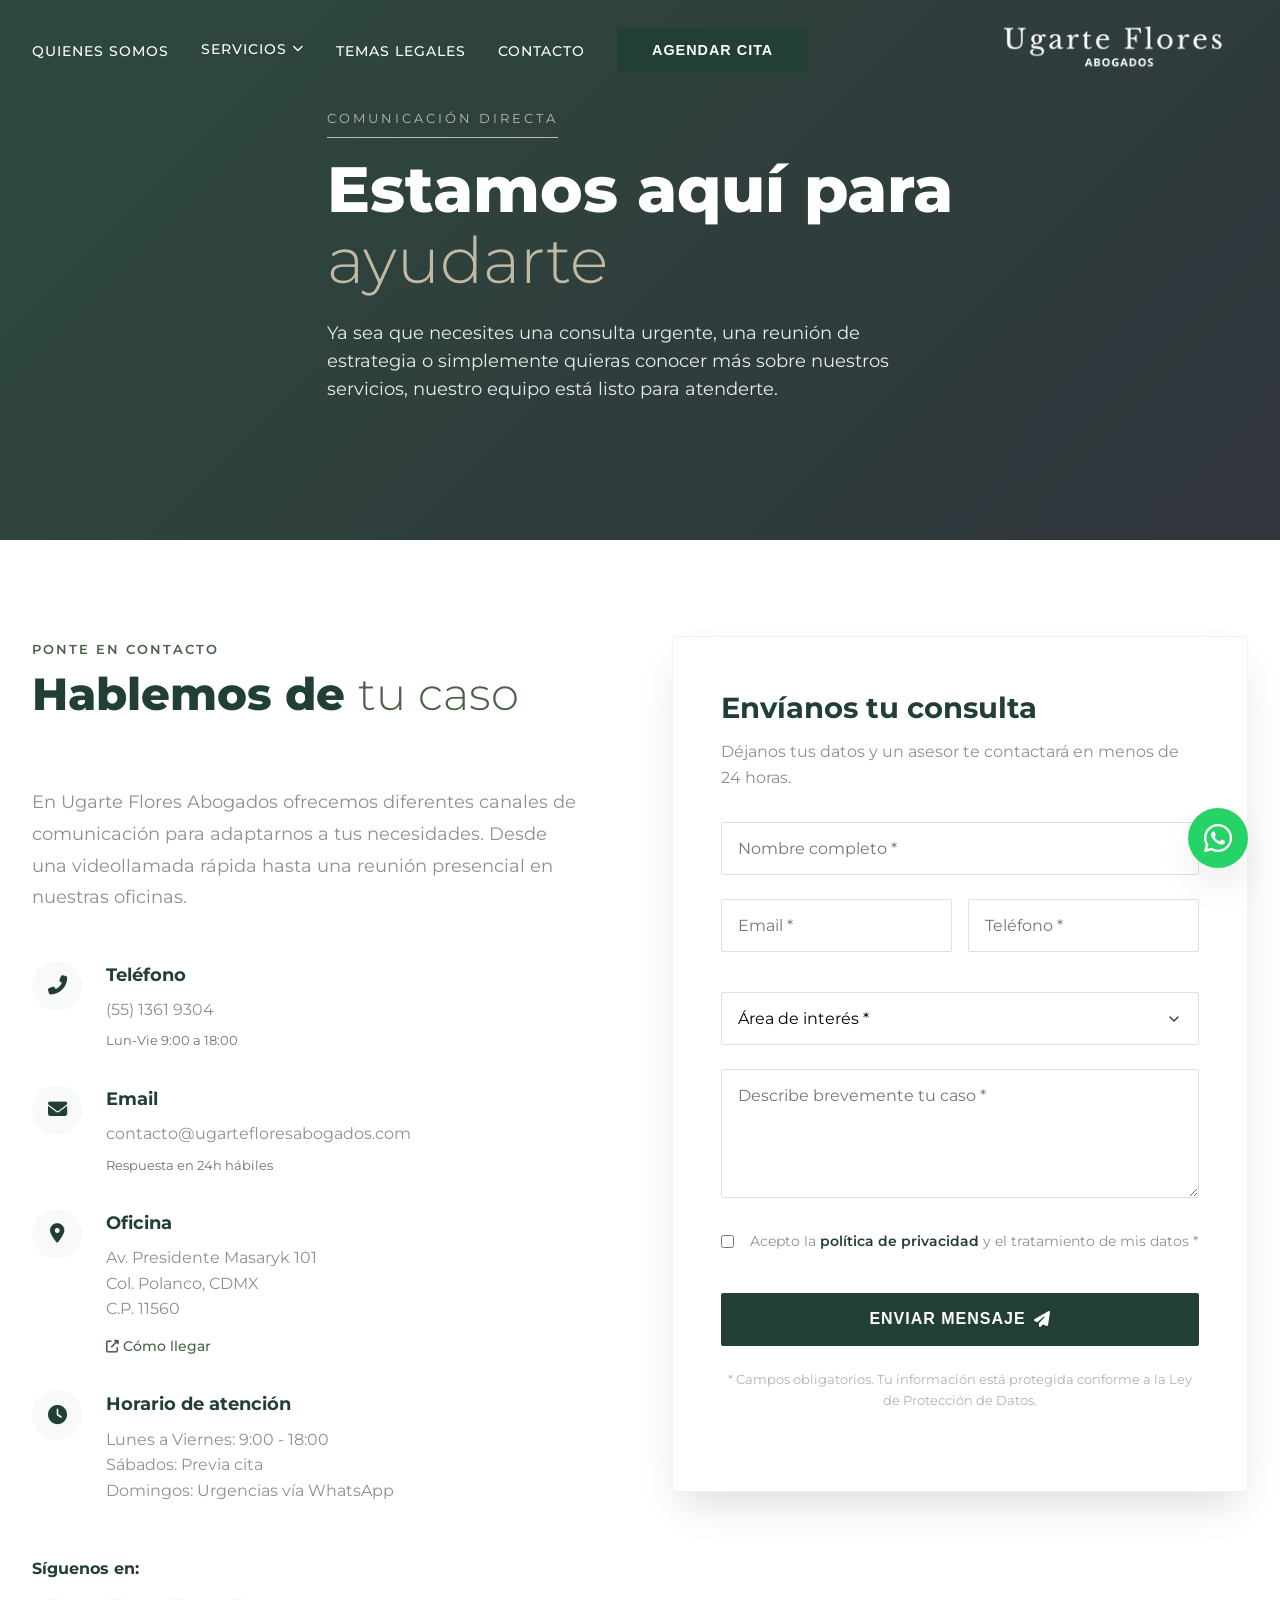
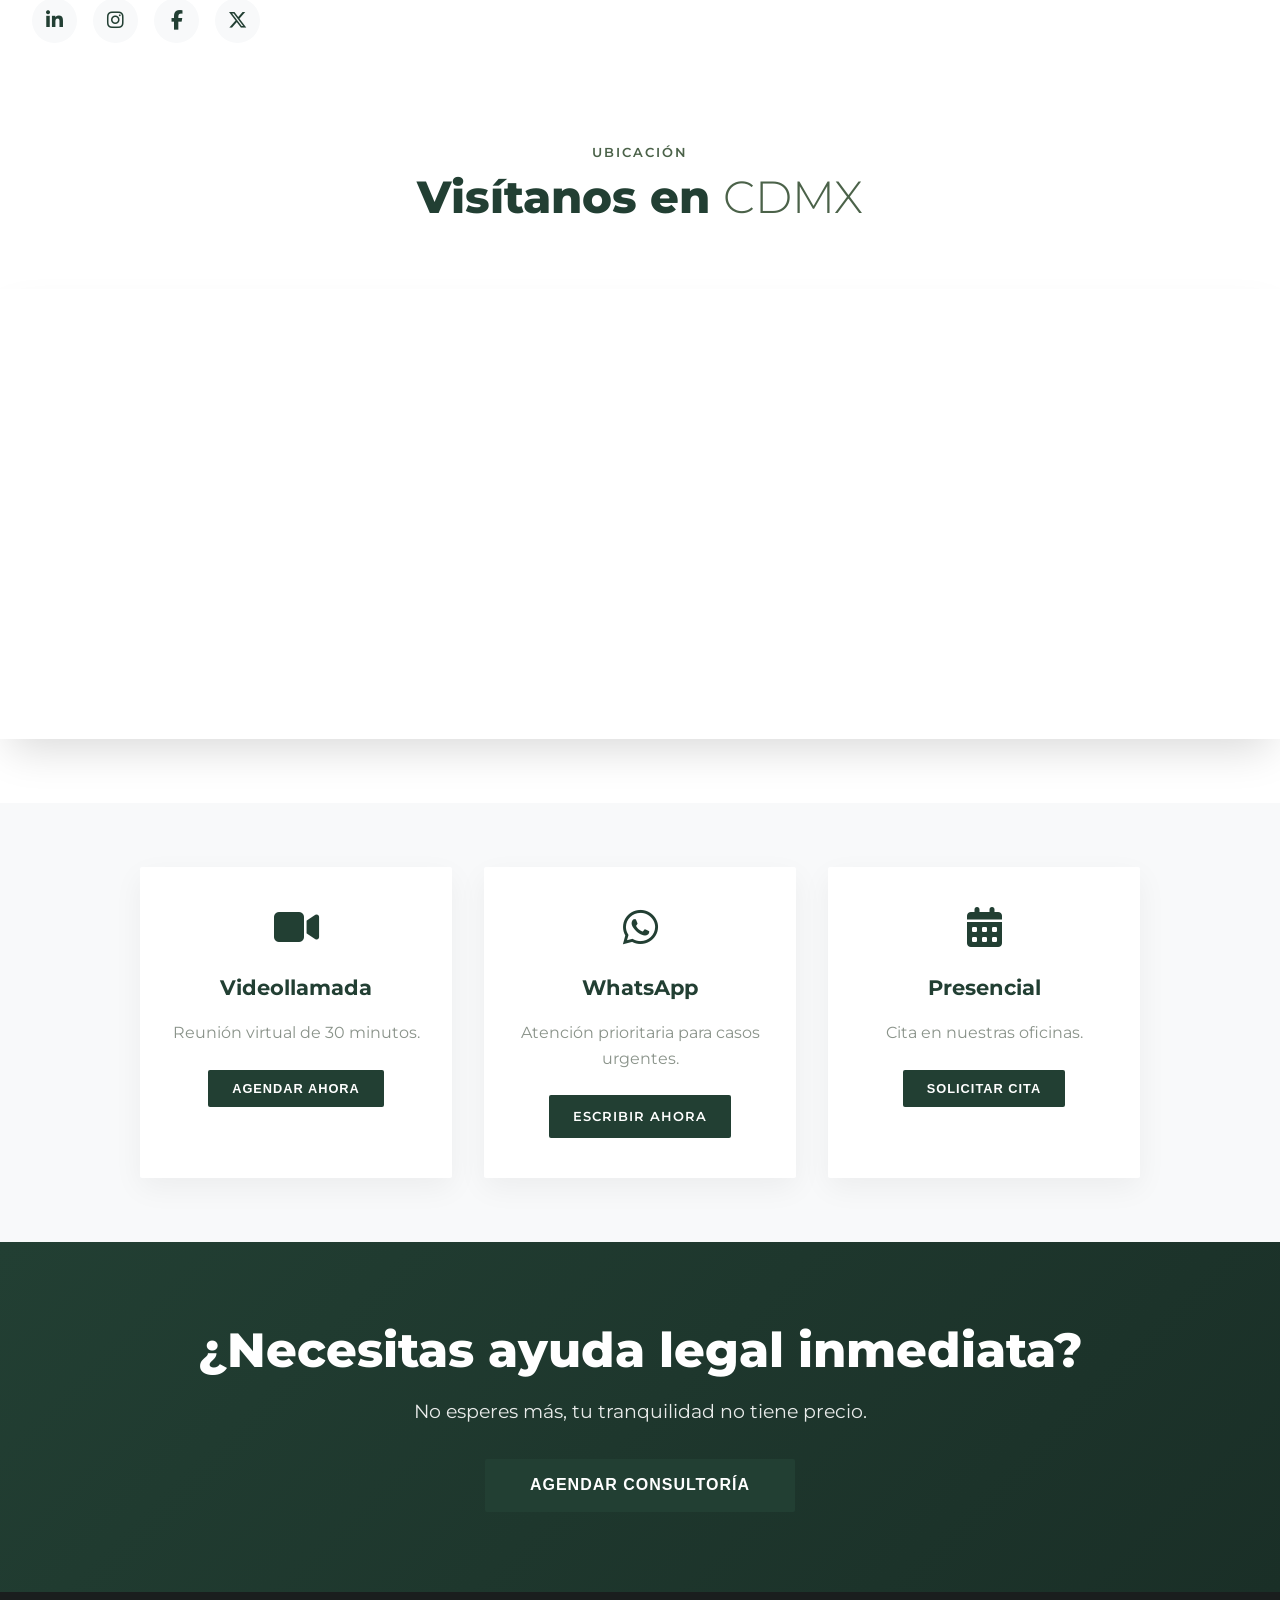
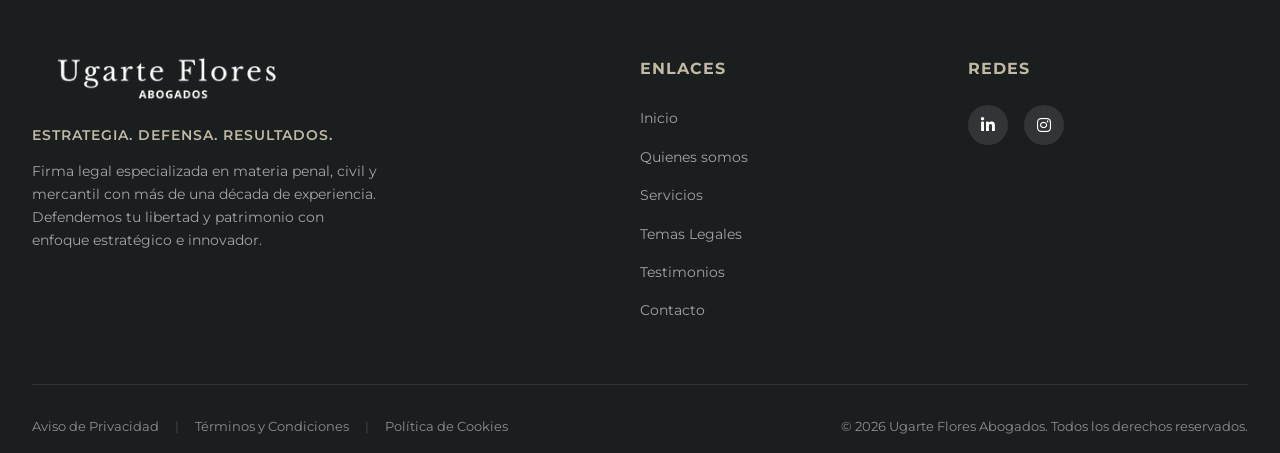
==== commit 47e5b280: "Correcciones Mar: Se agregaron las páginas de los servicios, quienes somos, se mejoró el footer, se " ====
--- a/contacto.html
+++ b/contacto.html
@@ -78,7 +78,7 @@
 
     <!-- WhatsApp Floating Button -->
     <a
-      href="https://wa.me/525512345678?text=Hola%2C%20necesito%20comunicarme%20con%20el%20equipo%20legal."
+      href="https://wa.me/525513619304?text=Hola%2C%20necesito%20comunicarme%20con%20el%20equipo%20legal."
       class="whatsapp-float"
       target="_blank"
     >
@@ -89,19 +89,18 @@
     <!-- Header -->
     <header class="header" id="header">
       <div class="container header-container">
-        <div class="logo">
-          <a href="/"
-            ><img src="/img/logo.png" alt="Ugarte Flores Abogados"
-          /></a>
-        </div>
-
+        <!-- Botón hamburguesa (ahora a la izquierda) -->
         <button class="menu-toggle" id="menuToggle" aria-label="Menú">
           <i class="fas fa-bars"></i>
         </button>
 
+        <!-- Menú de navegación -->
         <nav class="nav-menu" id="navMenu">
           <ul class="nav-list">
-            <li><a href="/#inicio" class="nav-link">Inicio</a></li>
+            <li>
+              <a href="/quienes-somos.html" class="nav-link">Quienes somos</a>
+            </li>
+            <!-- NUEVO ÍTEM -->
             <li class="dropdown">
               <a href="/#servicios" class="nav-link dropdown-toggle">
                 Servicios <i class="fas fa-chevron-down dropdown-arrow"></i>
@@ -118,7 +117,7 @@
                   >
                 </li>
                 <li>
-                  <a href="/derecnavho-penal.html" class="dropdown-item"
+                  <a href="/derecho-penal.html" class="dropdown-item"
                     >Derecho Penal</a
                   >
                 </li>
@@ -135,6 +134,13 @@
             </button>
           </div>
         </nav>
+
+        <!-- Logo (ahora a la derecha) -->
+        <div class="logo">
+          <a href="/">
+            <img src="img/logo.png" alt="Ugarte Flores Abogados" />
+          </a>
+        </div>
       </div>
     </header>
 
@@ -181,8 +187,7 @@
                   </div>
                   <div class="detail-content">
                     <h3>Teléfono</h3>
-                    <p><a href="tel:+525555555555">+52 (55) 5555-5555</a></p>
-                    <p><a href="tel:+525555555556">+52 (55) 5555-5556</a></p>
+                    <p><a href="tel:5513619304">(55) 1361 9304</a></p>
                     <span class="detail-note">Lun-Vie 9:00 a 18:00</span>
                   </div>
                 </div>
@@ -195,8 +200,8 @@
                   <div class="detail-content">
                     <h3>Email</h3>
                     <p>
-                      <a href="mailto:contacto@ugarteflores.com"
-                        >contacto@ugarteflores.com</a
+                      <a href="mailto:contacto@ugartefloresabogados.com"
+                        >contacto@ugartefloresabogados.com</a
                       >
                     </p>
                     <span class="detail-note">Respuesta en 24h hábiles</span>
@@ -388,7 +393,7 @@
               <h3>WhatsApp</h3>
               <p>Atención prioritaria para casos urgentes.</p>
               <a
-                href="https://wa.me/525512345678?text=Hola%2C%20necesito%20atenci%C3%B3n%20urgente."
+                href="https://wa.me/525513619304?text=Hola%2C%20necesito%20atenci%C3%B3n%20urgente."
                 class="btn btn-primary btn-small"
                 target="_blank"
               >
@@ -427,48 +432,65 @@
       </section>
     </main>
 
-    <!-- FOOTER -->
-    <footer class="footer">
-      <div class="container">
-        <div class="footer-content">
-          <div class="footer-logo">
-            <a href="/"
-              ><img src="/img/logo.png" alt="Ugarte Flores Abogados"
-            /></a>
-            <p>Estrategia. Defensa. Resultados.</p>
-          </div>
-          <div class="footer-links">
-            <h4>Enlaces</h4>
-            <ul>
-              <li><a href="/#inicio">Inicio</a></li>
-              <li><a href="/#servicios">Servicios</a></li>
-              <li><a href="/#temas-legales">Temas Legales</a></li>
-              <li><a href="/#testimonios">Testimonios</a></li>
-              <li><a href="/contacto">Contacto</a></li>
-            </ul>
-          </div>
-          <div class="footer-social">
-            <h4>Redes</h4>
-            <div class="social-icons">
-              <a href="#" class="social-icon"
-                ><i class="fab fa-linkedin-in"></i
-              ></a>
-              <a
-                href="https://www.instagram.com/ugartefloresabogados/"
-                class="social-icon"
-                ><i class="fab fa-instagram"></i
-              ></a>
-            </div>
-          </div>
-        </div>
-        <div class="footer-bottom">
-          <p>
-            &copy; <span id="currentYear"></span> Ugarte Flores Abogados. Todos
-            los derechos reservados.
-          </p>
-        </div>
-      </div>
-    </footer>
+<!-- FOOTER -->
+<footer class="footer">
+  <div class="container">
+    <div class="footer-content">
+      <div class="footer-logo">
+        <a href="/">
+          <img src="img/logo.png" alt="Ugarte Flores Abogados" />
+        </a>
+        <p class="footer-slogan">Estrategia. Defensa. Resultados.</p>
+        <p class="footer-description">
+          Firma legal especializada en materia penal, civil y mercantil con más de una década de experiencia. Defendemos tu libertad y patrimonio con enfoque estratégico e innovador.
+        </p>
+      </div>
+      
+      <div class="footer-links">
+        <h4>Enlaces</h4>
+        <ul>
+          <li><a href="/">Inicio</a></li>
+          <li><a href="quienes-somos.html">Quienes somos</a></li>
+          <li><a href="/#servicios">Servicios</a></li>
+          <li><a href="/#temas-legales">Temas Legales</a></li>
+          <li><a href="/#testimonios">Testimonios</a></li>
+          <li><a href="contacto.html">Contacto</a></li>
+        </ul>
+      </div>
+      
+      <div class="footer-social">
+        <h4>Redes</h4>
+        <div class="social-icons">
+          <a href="#" class="social-icon" target="_blank" rel="noopener noreferrer">
+            <i class="fab fa-linkedin-in"></i>
+          </a>
+          <a 
+            href="https://www.instagram.com/ugartefloresabogados/" 
+            class="social-icon" 
+            target="_blank" 
+            rel="noopener noreferrer"
+          >
+            <i class="fab fa-instagram"></i>
+          </a>
+        </div>
+      </div>
+    </div>
+    
+    <!-- Línea legal -->
+    <div class="footer-legal">
+      <div class="legal-links">
+        <a href="aviso-privacidad.html">Aviso de Privacidad</a>
+        <span class="separator">|</span>
+        <a href="terminos-condiciones.html">Términos y Condiciones</a>
+        <span class="separator">|</span>
+        <a href="politica-cookies.html">Política de Cookies</a>
+      </div>
+      <div class="copyright">
+        <p>&copy; <span id="currentYear"></span> Ugarte Flores Abogados. Todos los derechos reservados.</p>
+      </div>
+    </div>
+  </div>
+</footer>
 
     <!-- MODALES -->
     <div id="topicModal" class="modal">
--- a/css/styles.css
+++ b/css/styles.css
@@ -1102,7 +1102,7 @@
 }
 
 .footer-logo p {
-    opacity: 0.6;
+    opacity: 1;
     font-size: 0.9rem;
 }
 
@@ -1123,7 +1123,7 @@
 .footer ul li a {
     color: var(--white);
     text-decoration: none;
-    opacity: 0.6;
+    opacity: 1;
     transition: var(--transition);
     font-size: 0.9rem;
 }
@@ -1162,7 +1162,7 @@
     padding-top: 2rem;
     border-top: 1px solid rgba(255,255,255,0.1);
     font-size: 0.8rem;
-    opacity: 0.5;
+    opacity: 1;
 }
 
 @media (max-width: 1024px) {
@@ -1381,4 +1381,632 @@
     .dropdown-item:hover {
         padding-left: 1.5rem;
     }
+}
+/* ===== NUEVAS CARDS DE SERVICIOS (CON FONDO) ===== */
+.services-grid {
+  display: grid;
+  grid-template-columns: repeat(3, 1fr);
+  gap: 2rem;
+}
+
+.service-card {
+  position: relative;
+  background-size: cover;
+  background-position: center;
+  border-radius: 2px;
+  overflow: hidden;
+  min-height: 400px;
+  display: flex;
+  align-items: flex-end;
+  transition: var(--transition);
+  border: none;
+  box-shadow: var(--shadow);
+}
+
+.service-card-overlay {
+  position: absolute;
+  top: 0;
+  left: 0;
+  width: 100%;
+  height: 100%;
+  background: linear-gradient(180deg, rgba(34,63,51,0.3) 0%, rgba(26,31,39,0.9) 100%);
+  z-index: 1;
+  transition: var(--transition);
+}
+
+.service-card:hover .service-card-overlay {
+  background: linear-gradient(180deg, rgba(34,63,51,0.5) 0%, rgba(26,31,39,0.95) 100%);
+}
+
+.service-card-content {
+  position: relative;
+  z-index: 2;
+  padding: 2rem;
+  color: var(--white);
+  width: 100%;
+  transform: translateY(0);
+  transition: transform 0.3s ease;
+}
+
+.service-card:hover .service-card-content {
+  transform: translateY(-5px);
+}
+
+.service-card-content h3 {
+  font-size: 1.8rem;
+  color: var(--white);
+  margin-bottom: 1rem;
+  font-weight: 700;
+}
+
+.service-card-content p {
+  color: rgba(255,255,255);
+  margin-bottom: 1.5rem;
+  font-size: 1.1rem;
+  line-height: 1.6;
+}
+
+.service-card-content .service-link {
+  color: var(--secondary);
+  background: none;
+  border: none;
+  font-weight: 700;
+  display: inline-flex;
+  align-items: center;
+  gap: 0.5rem;
+  cursor: pointer;
+  font-size: 1.2rem;
+  text-transform: uppercase;
+  transition: var(--transition);
+  padding: 0;
+}
+
+.service-card-content .service-link:hover {
+  color: var(--white);
+  gap: 1rem;
+}
+
+/* Responsive para las nuevas cards */
+@media (max-width: 1024px) {
+  .services-grid {
+      grid-template-columns: repeat(2, 1fr);
+  }
+}
+
+@media (max-width: 768px) {
+  .services-grid {
+      grid-template-columns: 1fr;
+  }
+  
+  .service-card {
+      min-height: 350px;
+  }
+  
+  .service-card-content {
+      padding: 1.5rem;
+  }
+  
+  .service-card-content h3 {
+      font-size: 1.5rem;
+  }
+}
+
+/* ===== MODAL DE TEMAS LEGALES - DISEÑO PROFESIONAL ===== */
+#topicModal .modal-content {
+  max-width: 750px;
+  padding: 0;
+  border-radius: 12px;
+  overflow: hidden;
+  box-shadow: 0 30px 60px rgba(0,0,0,0.3);
+  background: var(--white);
+}
+
+.modal-article {
+  display: flex;
+  flex-direction: column;
+}
+
+/* Cabecera del modal con degradado */
+.modal-article-header {
+  background: linear-gradient(135deg, var(--primary) 0%, var(--primary-dark) 100%);
+  padding: 2.5rem 2.5rem 2rem 2.5rem;
+  color: var(--white);
+  display: flex;
+  align-items: center;
+  gap: 1.5rem;
+  position: relative;
+}
+
+.modal-article-header::after {
+  content: '';
+  position: absolute;
+  bottom: -20px;
+  left: 0;
+  width: 100%;
+  height: 20px;
+  background: linear-gradient(to bottom right, transparent 0%, transparent 50%, var(--white) 50%, var(--white) 100%);
+}
+
+.modal-article-header i {
+  font-size: 3rem;
+  background: rgba(255,255,255,0.2);
+  width: 80px;
+  height: 80px;
+  display: flex;
+  align-items: center;
+  justify-content: center;
+  border-radius: 50%;
+  border: 2px solid rgba(255,255,255,0.3);
+  color: var(--secondary);
+}
+
+.modal-article-header h2 {
+  color: var(--white);
+  font-size: 2rem;
+  margin: 0;
+  flex: 1;
+  font-weight: 700;
+  line-height: 1.3;
+  text-shadow: 0 2px 4px rgba(0,0,0,0.2);
+}
+
+/* Cuerpo del modal */
+.modal-article-body {
+  padding: 2.5rem;
+  background: var(--white);
+}
+
+/* Sección de resumen con borde decorativo */
+.modal-article-summary {
+  background: #f8f9fc;
+  padding: 1.8rem;
+  border-radius: 8px;
+  margin-bottom: 2rem;
+  border-left: 4px solid var(--secondary);
+  box-shadow: 0 5px 15px rgba(0,0,0,0.03);
+}
+
+.modal-article-summary p {
+  color: var(--black);
+  line-height: 1.8;
+  font-size: 1rem;
+}
+
+.modal-article-summary p strong {
+  color: var(--primary);
+  font-weight: 700;
+  display: block;
+  margin-bottom: 0.5rem;
+  font-size: 1.1rem;
+}
+
+/* Texto completo del artículo */
+.modal-article-full {
+  margin-bottom: 2.5rem;
+  padding: 0 0.5rem;
+}
+
+.modal-article-full p {
+  color: #4a5568;
+  line-height: 1.9;
+  font-size: 1.05rem;
+  margin-bottom: 1.5rem;
+  text-align: justify;
+}
+
+.modal-article-full p:first-child::first-letter {
+  font-size: 3rem;
+  font-weight: 700;
+  color: var(--primary);
+  float: left;
+  line-height: 1;
+  margin-right: 0.5rem;
+  font-family: 'Georgia', serif;
+}
+
+/* Separador decorativo */
+.modal-divider {
+  display: flex;
+  align-items: center;
+  gap: 1rem;
+  margin: 1.5rem 0 2rem;
+  color: var(--neutral);
+  font-size: 0.8rem;
+  text-transform: uppercase;
+  letter-spacing: 2px;
+}
+
+.modal-divider-line {
+  flex: 1;
+  height: 1px;
+  background: linear-gradient(90deg, transparent, var(--secondary), transparent);
+}
+
+/* Acciones del modal - BOTONES VISIBLES */
+.modal-article-actions {
+  display: flex;
+  justify-content: space-between;
+  align-items: center;
+  gap: 1rem;
+  padding: 1.5rem;
+  background: #f8f9fc;
+  border-radius: 8px;
+  border: 1px solid #edf2f7;
+}
+
+/* Botón Leer artículo completo - AHORA VISIBLE */
+.modal-article-actions .btn-outline {
+  background: transparent;
+  color: var(--primary);
+  border: 2px solid var(--primary);
+  padding: 0.9rem 2rem;
+  font-weight: 600;
+  transition: all 0.3s ease;
+}
+
+.modal-article-actions .btn-outline:hover {
+  background: var(--primary);
+  color: var(--white);
+  transform: translateY(-2px);
+  box-shadow: 0 10px 20px rgba(34,63,51,0.2);
+}
+
+.modal-article-actions .btn-outline i {
+  color: var(--primary);
+  transition: all 0.3s ease;
+}
+
+.modal-article-actions .btn-outline:hover i {
+  color: var(--white);
+}
+
+/* Botón Asesoría - Estilo mejorado */
+.modal-article-actions .btn-primary {
+  background: var(--primary);
+  color: var(--white);
+  border: 2px solid var(--primary);
+  padding: 0.9rem 2rem;
+  font-weight: 600;
+  box-shadow: 0 5px 15px rgba(34,63,51,0.3);
+}
+
+.modal-article-actions .btn-primary:hover {
+  background: var(--primary-dark);
+  border-color: var(--primary-dark);
+  transform: translateY(-2px);
+  box-shadow: 0 15px 25px rgba(34,63,51,0.4);
+}
+
+/* Botón de cerrar modal mejorado */
+.close-modal {
+  position: absolute;
+  right: 1.5rem;
+  top: 1.5rem;
+  font-size: 1.8rem;
+  color: var(--white);
+  cursor: pointer;
+  transition: all 0.3s ease;
+  width: 40px;
+  height: 40px;
+  background: rgba(255,255,255,0.2);
+  border-radius: 50%;
+  display: flex;
+  align-items: center;
+  justify-content: center;
+  line-height: 1;
+  z-index: 10;
+}
+
+.close-modal:hover {
+  background: rgba(255,255,255,0.3);
+  transform: rotate(90deg);
+  color: var(--white);
+}
+
+/* Responsive */
+@media (max-width: 768px) {
+  .modal-article-header {
+    flex-direction: column;
+    text-align: center;
+    padding: 2rem 1.5rem 1.5rem;
+  }
+  
+  .modal-article-header i {
+    width: 60px;
+    height: 60px;
+    font-size: 2rem;
+  }
+  
+  .modal-article-header h2 {
+    font-size: 1.5rem;
+  }
+  
+  .modal-article-body {
+    padding: 1.8rem;
+  }
+  
+  .modal-article-actions {
+    flex-direction: column;
+    padding: 1.2rem;
+  }
+  
+  .modal-article-actions .btn {
+    width: 100%;
+    justify-content: center;
+  }
+  
+  .close-modal {
+    right: 1rem;
+    top: 1rem;
+  }
+}
+
+@media (max-width: 480px) {
+  .modal-article-body {
+    padding: 1.5rem;
+  }
+  
+  .modal-article-summary {
+    padding: 1.2rem;
+  }
+  
+  .modal-article-full p {
+    font-size: 0.95rem;
+  }
+}
+
+/* -- Footer -- */
+/* ===== FOOTER MEJORADO ===== */
+.footer {
+    background: var(--black);
+    color: var(--white);
+    padding: 4rem 0 1rem;
+}
+
+.footer-content {
+    display: grid;
+    grid-template-columns: 2fr 1fr 1fr;
+    gap: 3rem;
+    margin-bottom: 3rem;
+}
+
+.footer-logo {
+    max-width: 350px;
+}
+
+.footer-logo a {
+    display: inline-block;
+}
+
+.footer-logo img {
+    height: 45px;
+    margin-bottom: 1rem;
+    filter: brightness(0) invert(1);
+}
+
+.footer-slogan {
+    font-weight: 600;
+    color: var(--secondary);
+    margin-bottom: 0.8rem;
+    font-size: 0.9rem;
+    text-transform: uppercase;
+    letter-spacing: 1px;
+}
+
+.footer-description {
+    color: rgba(255,255,255,0.6);
+    font-size: 0.85rem;
+    line-height: 1.6;
+    margin-top: 0.5rem;
+}
+
+.footer h4 {
+    color: var(--secondary);
+    margin-bottom: 1.5rem;
+    font-size: 1rem;
+    text-transform: uppercase;
+    letter-spacing: 1px;
+}
+
+.footer ul {
+    list-style: none;
+    padding: 0;
+}
+
+.footer ul li {
+    margin-bottom: 0.8rem;
+}
+
+.footer ul li a {
+    color: rgba(255,255,255,0.6);
+    text-decoration: none;
+    transition: var(--transition);
+    font-size: 0.9rem;
+}
+
+.footer ul li a:hover {
+    color: var(--secondary);
+    padding-left: 5px;
+}
+
+.social-icons {
+    display: flex;
+    gap: 1rem;
+}
+
+.social-icon {
+    width: 40px;
+    height: 40px;
+    background: rgba(255,255,255,0.1);
+    border-radius: 50%;
+    display: flex;
+    align-items: center;
+    justify-content: center;
+    color: var(--white);
+    transition: var(--transition);
+    text-decoration: none;
+}
+
+.social-icon:hover {
+    background: var(--secondary);
+    color: var(--primary);
+    transform: translateY(-3px);
+}
+
+/* Línea legal */
+.footer-legal {
+    border-top: 1px solid rgba(255,255,255,0.1);
+    padding-top: 2rem;
+    display: flex;
+    justify-content: space-between;
+    align-items: center;
+    flex-wrap: wrap;
+    gap: 1rem;
+}
+
+.legal-links {
+    display: flex;
+    align-items: center;
+    gap: 1rem;
+    flex-wrap: wrap;
+}
+
+.legal-links a {
+    color: rgba(255,255,255,0.5);
+    text-decoration: none;
+    font-size: 0.8rem;
+    transition: var(--transition);
+}
+
+.legal-links a:hover {
+    color: var(--secondary);
+}
+
+.legal-links .separator {
+    color: rgba(255,255,255,0.2);
+    font-size: 0.8rem;
+}
+
+.copyright p {
+    color: rgba(255,255,255,0.5);
+    font-size: 0.8rem;
+    margin: 0;
+}
+
+/* Responsive */
+@media (max-width: 1024px) {
+    .footer-content {
+        grid-template-columns: repeat(2, 1fr);
+    }
+}
+
+@media (max-width: 768px) {
+    .footer {
+        padding: 3rem 0 1rem;
+    }
+    
+    .footer-content {
+        grid-template-columns: 1fr;
+        gap: 2rem;
+        text-align: center;
+    }
+    
+    .footer-logo {
+        max-width: 100%;
+    }
+    
+    .social-icons {
+        justify-content: center;
+    }
+    
+    .footer-legal {
+        flex-direction: column;
+        text-align: center;
+        gap: 1rem;
+    }
+    
+    .legal-links {
+        justify-content: center;
+    }
+}
+
+@media (max-width: 480px) {
+    .legal-links {
+        flex-direction: column;
+        gap: 0.5rem;
+    }
+    
+    .legal-links .separator {
+        display: none;
+    }
+}
+/* ===== TESTIMONIOS MEJORADOS CON IMÁGENES ===== */
+.testimonials--with-images .testimonial-card {
+    position: relative;
+    background-size: cover;
+    background-position: center;
+    min-height: 350px;
+    display: flex;
+    align-items: flex-end;
+    padding: 0;
+    border: none;
+    background: transparent;
+    box-shadow: var(--shadow);
+    overflow: hidden;
+}
+
+.testimonials--with-images .testimonial-card::before {
+    content: '';
+    position: absolute;
+    top: 0;
+    left: 0;
+    width: 100%;
+    height: 100%;
+    background: linear-gradient(180deg, rgba(34,63,51,0.3) 0%, rgba(26,31,39,0.95) 100%);
+    z-index: 1;
+    transition: var(--transition);
+}
+
+.testimonials--with-images .testimonial-card:hover::before {
+    background: linear-gradient(180deg, rgba(34,63,51,0.5) 0%, rgba(26,31,39,0.98) 100%);
+}
+
+.testimonials--with-images .testimonial-rating,
+.testimonials--with-images .testimonial-text,
+.testimonials--with-images .testimonial-author,
+.testimonials--with-images .testimonial-role {
+    position: relative;
+    z-index: 2;
+    color: var(--white);
+}
+
+.testimonials--with-images .testimonial-card {
+    padding: 2rem;
+    display: flex;
+    flex-direction: column;
+    justify-content: flex-end;
+}
+
+.testimonials--with-images .testimonial-rating {
+    color: var(--secondary);
+    margin-bottom: 1rem;
+}
+
+.testimonials--with-images .testimonial-text {
+    font-size: 1rem;
+    line-height: 1.8;
+    margin-bottom: 1.5rem;
+    font-style: italic;
+}
+
+.testimonials--with-images .testimonial-author {
+    font-weight: 700;
+    color: var(--secondary);
+    margin-bottom: 0.2rem;
+}
+
+.testimonials--with-images .testimonial-role {
+    color: rgba(255,255,255,0.7);
+    font-size: 0.8rem;
+    text-transform: uppercase;
 }
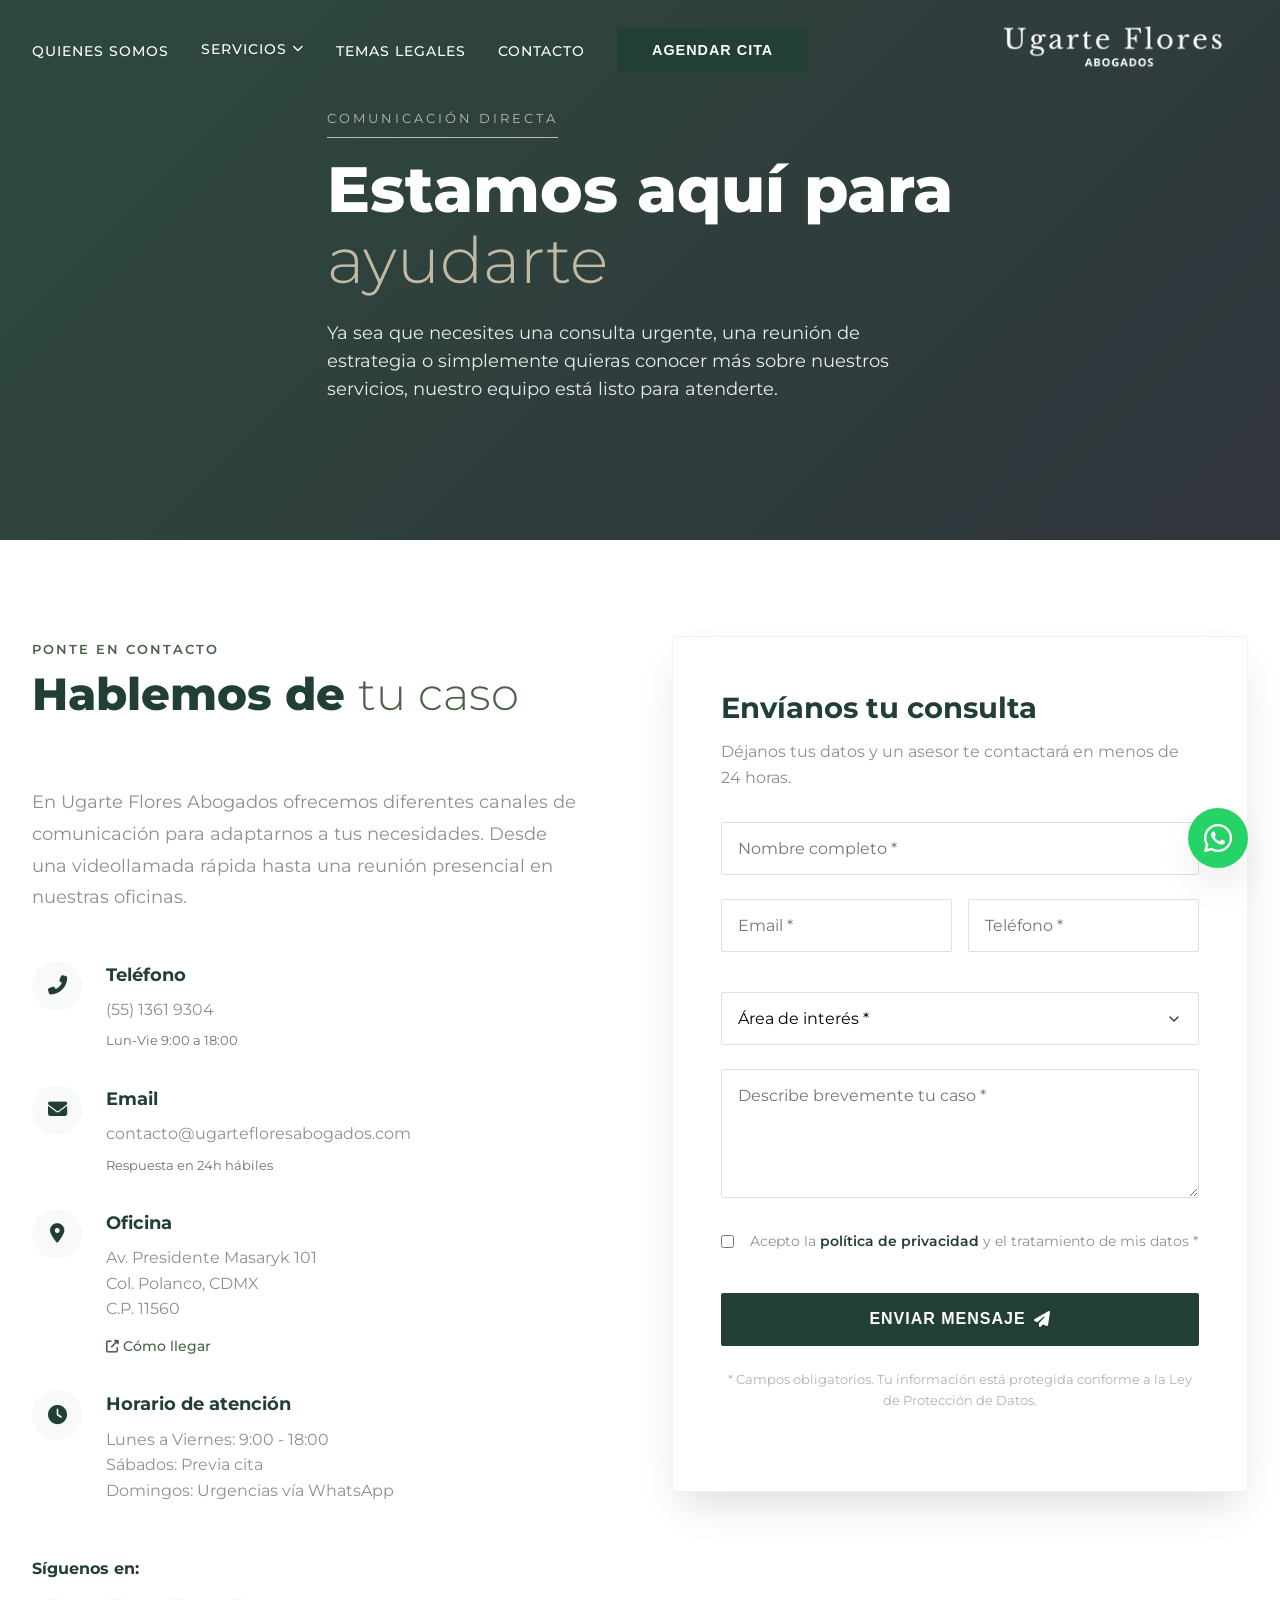
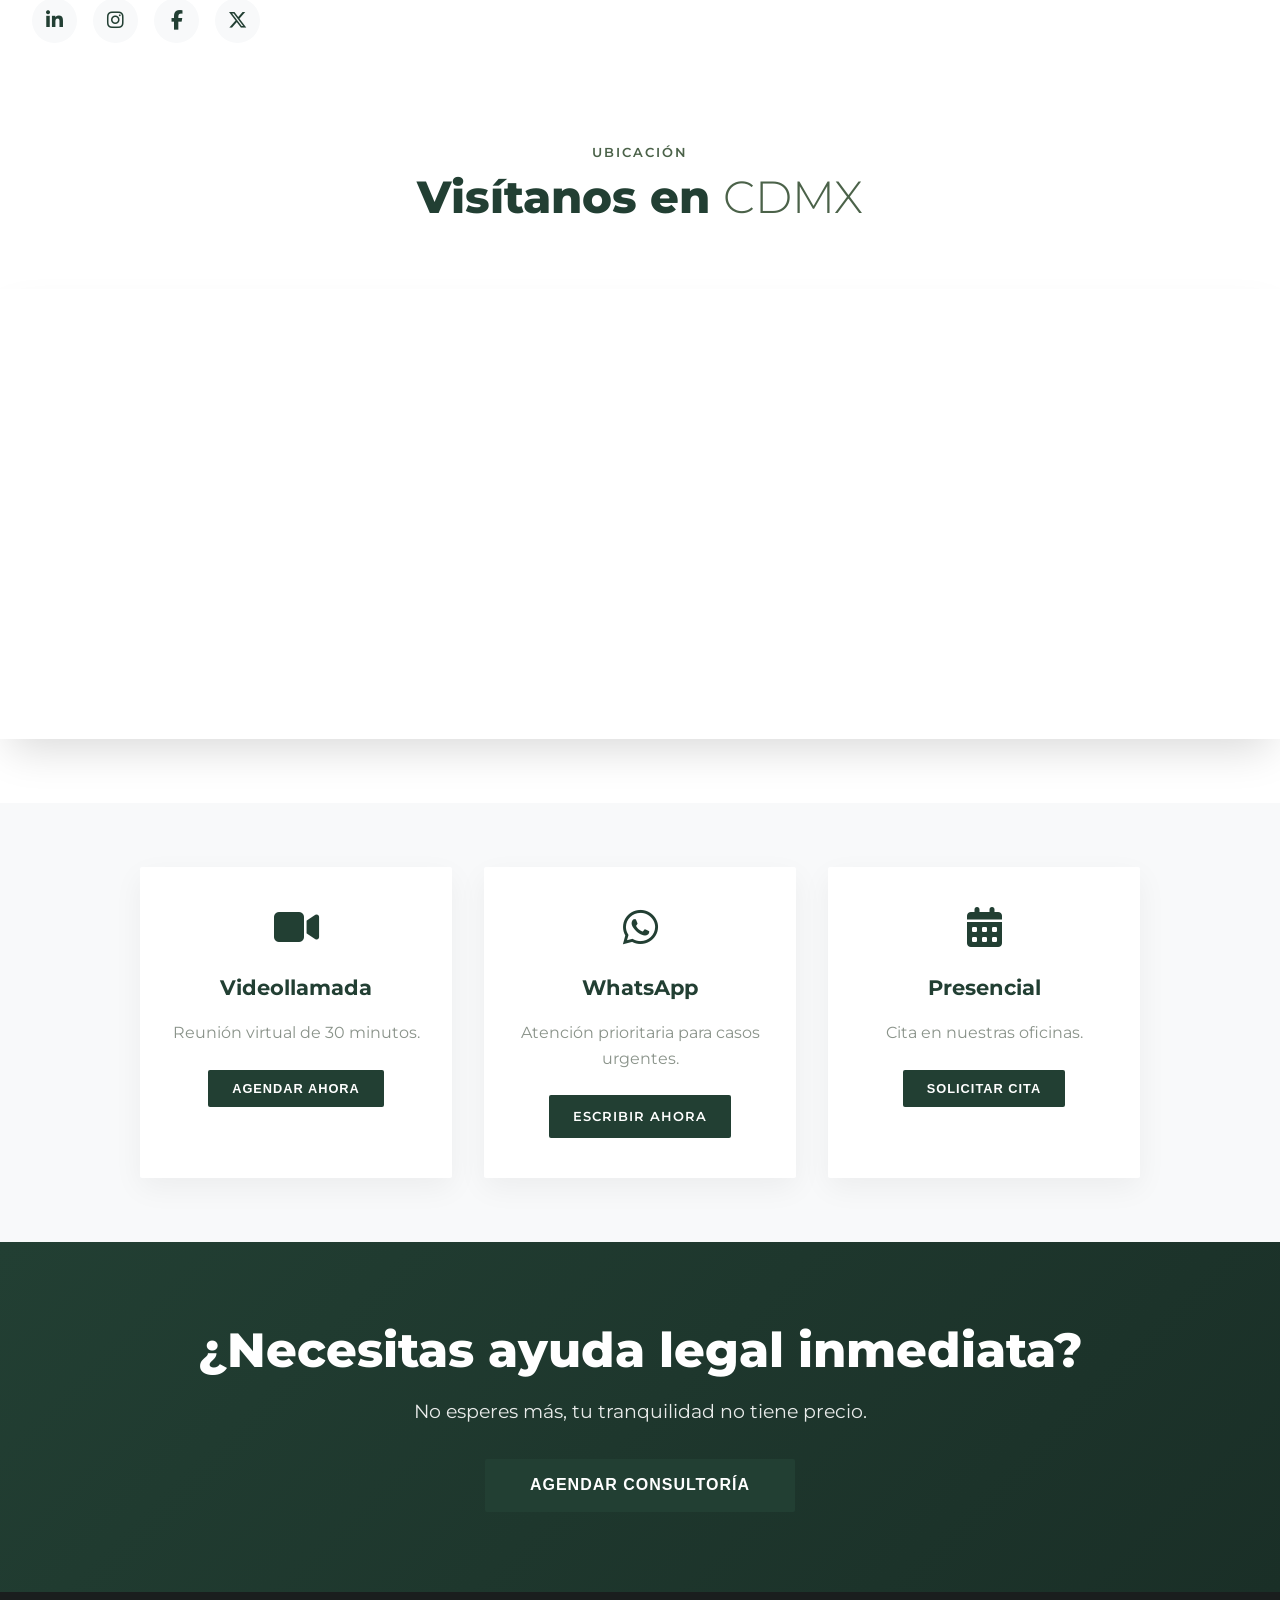
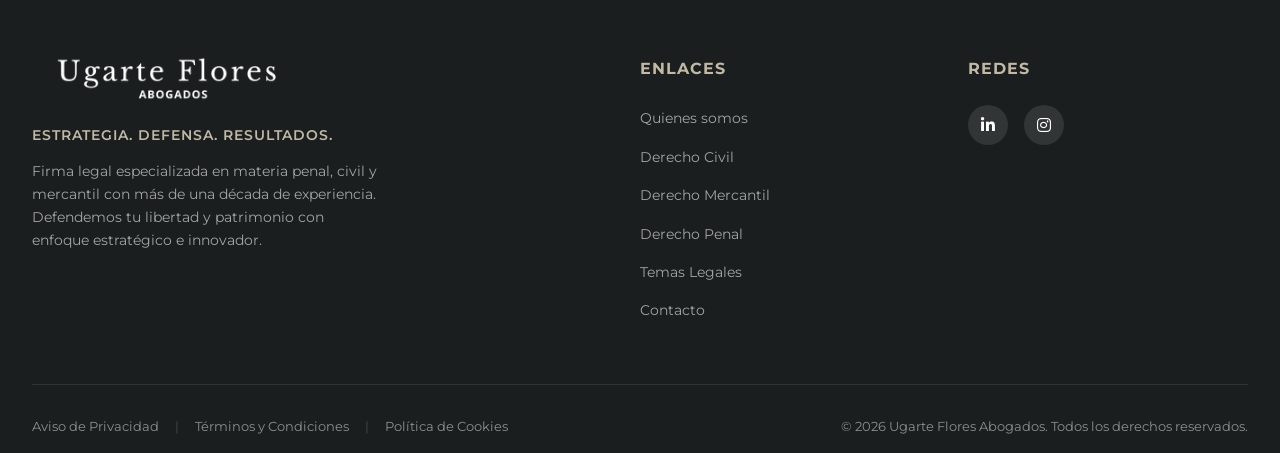
==== commit a4b2726a: "Correción de los enlaces del footer" ====
--- a/contacto.html
+++ b/contacto.html
@@ -432,65 +432,75 @@
       </section>
     </main>
 
-<!-- FOOTER -->
-<footer class="footer">
-  <div class="container">
-    <div class="footer-content">
-      <div class="footer-logo">
-        <a href="/">
-          <img src="img/logo.png" alt="Ugarte Flores Abogados" />
-        </a>
-        <p class="footer-slogan">Estrategia. Defensa. Resultados.</p>
-        <p class="footer-description">
-          Firma legal especializada en materia penal, civil y mercantil con más de una década de experiencia. Defendemos tu libertad y patrimonio con enfoque estratégico e innovador.
-        </p>
+    <!-- FOOTER -->
+    <footer class="footer">
+      <div class="container">
+        <div class="footer-content">
+          <div class="footer-logo">
+            <a href="/">
+              <img src="img/logo.png" alt="Ugarte Flores Abogados" />
+            </a>
+            <p class="footer-slogan">Estrategia. Defensa. Resultados.</p>
+            <p class="footer-description">
+              Firma legal especializada en materia penal, civil y mercantil con
+              más de una década de experiencia. Defendemos tu libertad y
+              patrimonio con enfoque estratégico e innovador.
+            </p>
+          </div>
+
+          <div class="footer-links">
+            <h4>Enlaces</h4>
+            <ul>
+              <li><a href="quienes-somos.html">Quienes somos</a></li>
+              <li><a href="derecho-civil.html">Derecho Civil</a></li>
+              <li><a href="derecho-mercantil.html">Derecho Mercantil</a></li>
+              <li><a href="derecho-penal.html">Derecho Penal</a></li>
+              <li><a href="/#temas-legales">Temas Legales</a></li>
+              <li><a href="contacto.html">Contacto</a></li>
+            </ul>
+          </div>
+
+          <div class="footer-social">
+            <h4>Redes</h4>
+            <div class="social-icons">
+              <a
+                href="#"
+                class="social-icon"
+                target="_blank"
+                rel="noopener noreferrer"
+              >
+                <i class="fab fa-linkedin-in"></i>
+              </a>
+              <a
+                href="https://www.instagram.com/ugartefloresabogados/"
+                class="social-icon"
+                target="_blank"
+                rel="noopener noreferrer"
+              >
+                <i class="fab fa-instagram"></i>
+              </a>
+            </div>
+          </div>
+        </div>
+
+        <!-- Línea legal -->
+        <div class="footer-legal">
+          <div class="legal-links">
+            <a href="aviso-privacidad.html">Aviso de Privacidad</a>
+            <span class="separator">|</span>
+            <a href="terminos-condiciones.html">Términos y Condiciones</a>
+            <span class="separator">|</span>
+            <a href="politica-cookies.html">Política de Cookies</a>
+          </div>
+          <div class="copyright">
+            <p>
+              &copy; <span id="currentYear"></span> Ugarte Flores Abogados.
+              Todos los derechos reservados.
+            </p>
+          </div>
+        </div>
       </div>
-      
-      <div class="footer-links">
-        <h4>Enlaces</h4>
-        <ul>
-          <li><a href="/">Inicio</a></li>
-          <li><a href="quienes-somos.html">Quienes somos</a></li>
-          <li><a href="/#servicios">Servicios</a></li>
-          <li><a href="/#temas-legales">Temas Legales</a></li>
-          <li><a href="/#testimonios">Testimonios</a></li>
-          <li><a href="contacto.html">Contacto</a></li>
-        </ul>
-      </div>
-      
-      <div class="footer-social">
-        <h4>Redes</h4>
-        <div class="social-icons">
-          <a href="#" class="social-icon" target="_blank" rel="noopener noreferrer">
-            <i class="fab fa-linkedin-in"></i>
-          </a>
-          <a 
-            href="https://www.instagram.com/ugartefloresabogados/" 
-            class="social-icon" 
-            target="_blank" 
-            rel="noopener noreferrer"
-          >
-            <i class="fab fa-instagram"></i>
-          </a>
-        </div>
-      </div>
-    </div>
-    
-    <!-- Línea legal -->
-    <div class="footer-legal">
-      <div class="legal-links">
-        <a href="aviso-privacidad.html">Aviso de Privacidad</a>
-        <span class="separator">|</span>
-        <a href="terminos-condiciones.html">Términos y Condiciones</a>
-        <span class="separator">|</span>
-        <a href="politica-cookies.html">Política de Cookies</a>
-      </div>
-      <div class="copyright">
-        <p>&copy; <span id="currentYear"></span> Ugarte Flores Abogados. Todos los derechos reservados.</p>
-      </div>
-    </div>
-  </div>
-</footer>
+    </footer>
 
     <!-- MODALES -->
     <div id="topicModal" class="modal">
--- a/css/styles.css
+++ b/css/styles.css
@@ -1940,73 +1940,98 @@
         display: none;
     }
 }
-/* ===== TESTIMONIOS MEJORADOS CON IMÁGENES ===== */
-.testimonials--with-images .testimonial-card {
-    position: relative;
-    background-size: cover;
-    background-position: center;
-    min-height: 350px;
-    display: flex;
-    align-items: flex-end;
-    padding: 0;
-    border: none;
-    background: transparent;
-    box-shadow: var(--shadow);
-    overflow: hidden;
-}
-
-.testimonials--with-images .testimonial-card::before {
-    content: '';
-    position: absolute;
-    top: 0;
-    left: 0;
-    width: 100%;
-    height: 100%;
-    background: linear-gradient(180deg, rgba(34,63,51,0.3) 0%, rgba(26,31,39,0.95) 100%);
-    z-index: 1;
-    transition: var(--transition);
-}
-
-.testimonials--with-images .testimonial-card:hover::before {
-    background: linear-gradient(180deg, rgba(34,63,51,0.5) 0%, rgba(26,31,39,0.98) 100%);
-}
-
-.testimonials--with-images .testimonial-rating,
-.testimonials--with-images .testimonial-text,
-.testimonials--with-images .testimonial-author,
-.testimonials--with-images .testimonial-role {
-    position: relative;
-    z-index: 2;
-    color: var(--white);
-}
-
-.testimonials--with-images .testimonial-card {
-    padding: 2rem;
-    display: flex;
-    flex-direction: column;
-    justify-content: flex-end;
-}
-
-.testimonials--with-images .testimonial-rating {
-    color: var(--secondary);
-    margin-bottom: 1rem;
-}
-
-.testimonials--with-images .testimonial-text {
-    font-size: 1rem;
-    line-height: 1.8;
-    margin-bottom: 1.5rem;
-    font-style: italic;
-}
-
-.testimonials--with-images .testimonial-author {
-    font-weight: 700;
-    color: var(--secondary);
-    margin-bottom: 0.2rem;
-}
-
-.testimonials--with-images .testimonial-role {
-    color: rgba(255,255,255,0.7);
-    font-size: 0.8rem;
-    text-transform: uppercase;
+
+/* ===== MODAL MEJORADO PARA MÓVIL ===== */
+@media (max-width: 768px) {
+    .modal {
+        padding: 0;
+        align-items: flex-start;
+        overflow-y: auto;
+    }
+    
+    .modal-content {
+        margin: 0;
+        width: 100%;
+        max-width: 100%;
+        min-height: 100vh;
+        border-radius: 0;
+        padding: 2rem 1.5rem;
+        overflow-y: visible;
+        position: relative;
+    }
+    
+    /* Ajustes específicos para el modal de temas legales */
+    #topicModal .modal-content {
+        padding: 0;
+        min-height: 100vh;
+        display: flex;
+        flex-direction: column;
+    }
+    
+    #topicModal .modal-article {
+        flex: 1;
+        display: flex;
+        flex-direction: column;
+    }
+    
+    #topicModal .modal-article-header {
+        padding: 2rem 1.5rem 1.5rem;
+        flex-direction: column;
+        text-align: center;
+        gap: 1rem;
+    }
+    
+    #topicModal .modal-article-header i {
+        width: 60px;
+        height: 60px;
+        font-size: 2rem;
+    }
+    
+    #topicModal .modal-article-header h2 {
+        font-size: 1.5rem;
+    }
+    
+    #topicModal .modal-article-body {
+        padding: 1.5rem;
+        flex: 1;
+    }
+    
+    #topicModal .modal-article-summary {
+        padding: 1.2rem;
+    }
+    
+    #topicModal .modal-article-full {
+        padding: 0;
+    }
+    
+    #topicModal .modal-article-full p {
+        font-size: 0.95rem;
+        line-height: 1.7;
+    }
+    
+    #topicModal .modal-article-actions {
+        flex-direction: column;
+        padding: 1.2rem;
+        gap: 0.8rem;
+    }
+    
+    #topicModal .modal-article-actions .btn {
+        width: 100%;
+        justify-content: center;
+    }
+    
+    /* Botón de cerrar más grande y visible en móvil */
+    #topicModal .close-modal {
+        top: 0.8rem;
+        right: 0.8rem;
+        width: 40px;
+        height: 40px;
+        font-size: 1.8rem;
+        background: rgba(0,0,0,0.3);
+        color: var(--white);
+    }
+    
+    #topicModal .close-modal:hover {
+        background: rgba(0,0,0,0.5);
+    }
 }
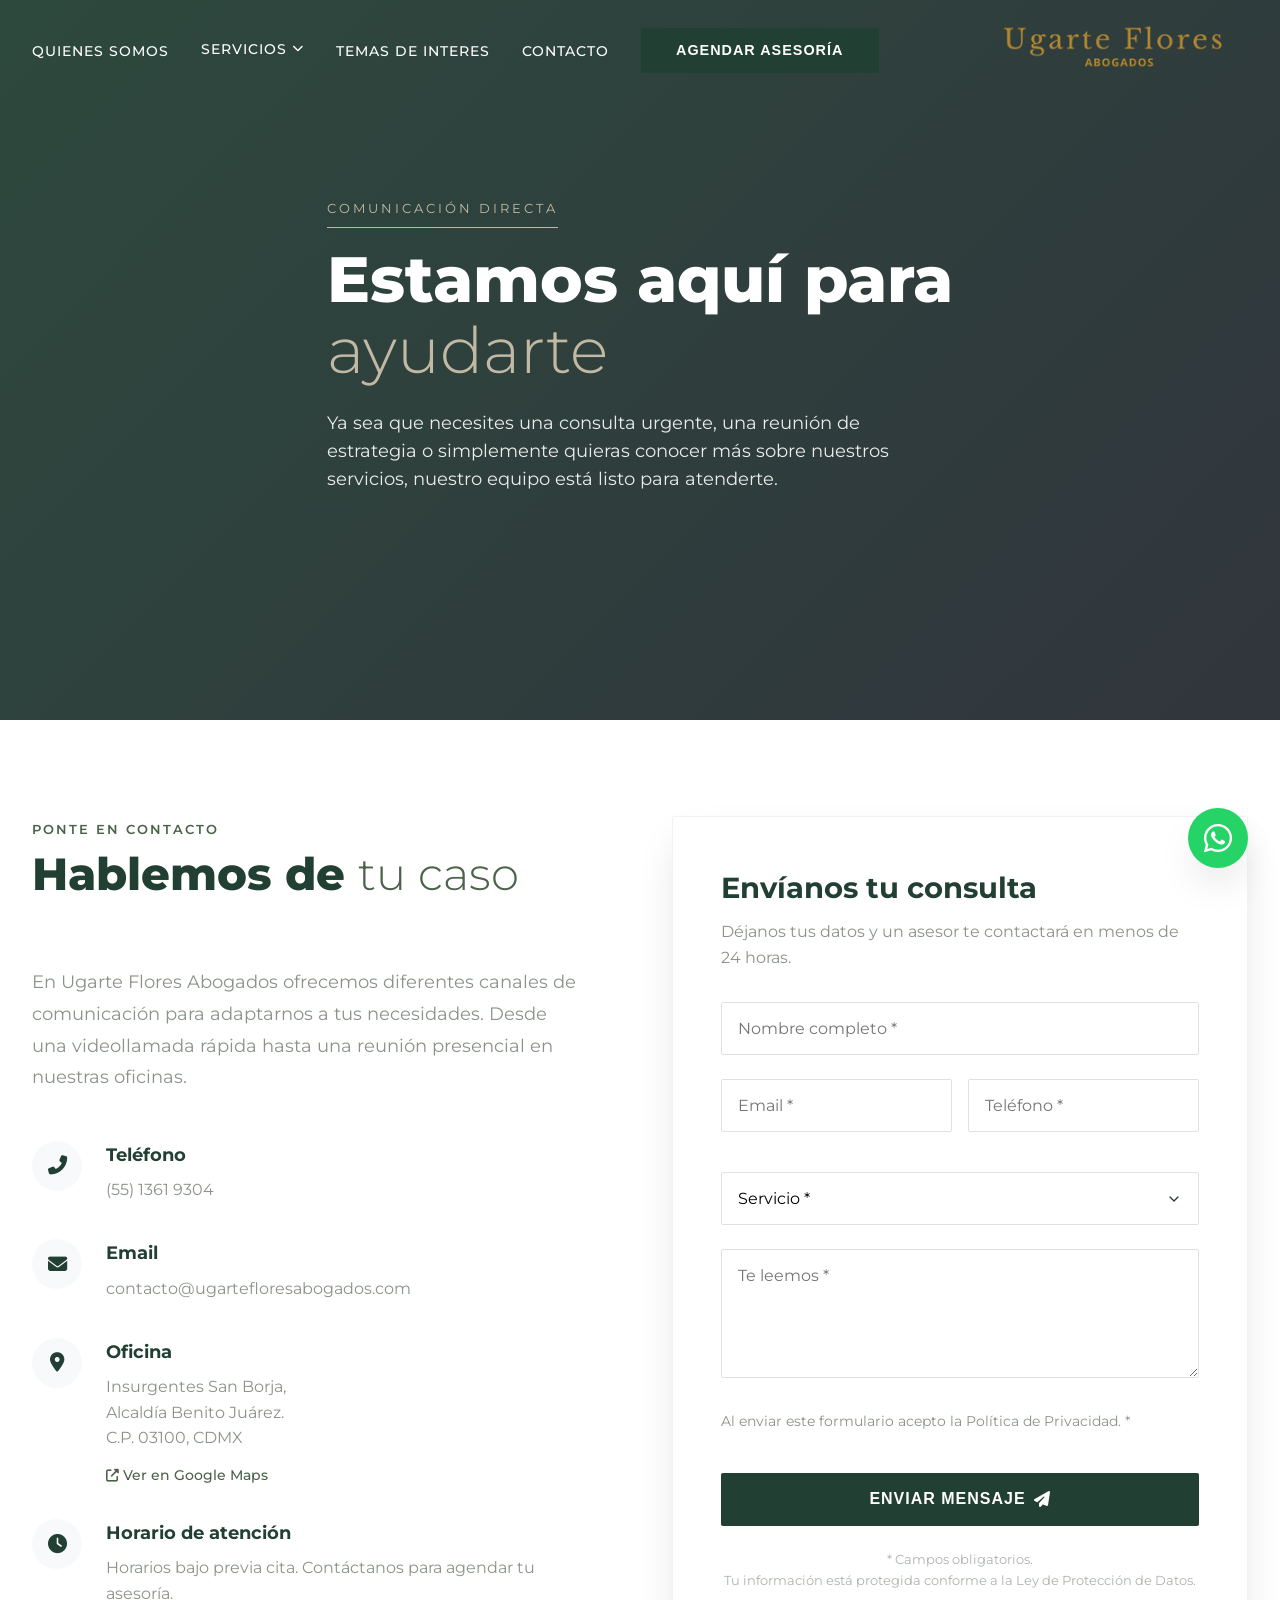
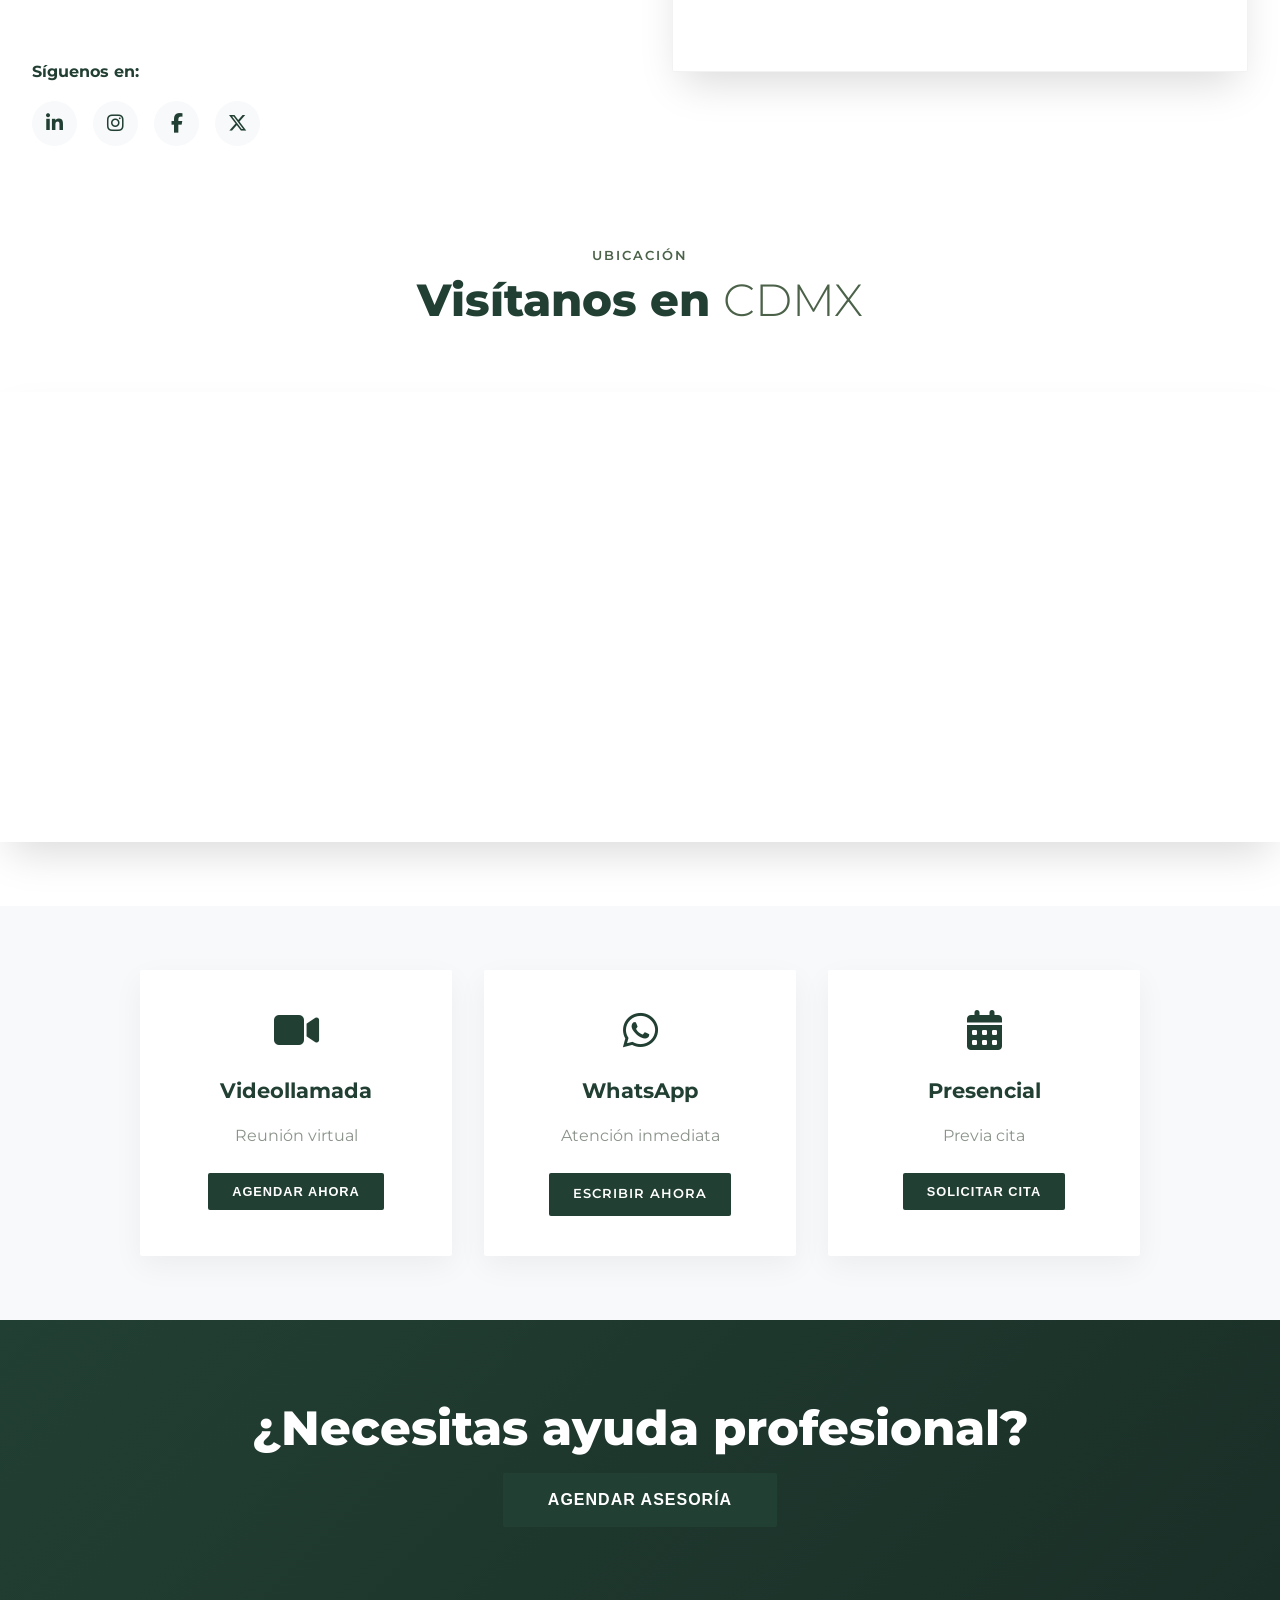
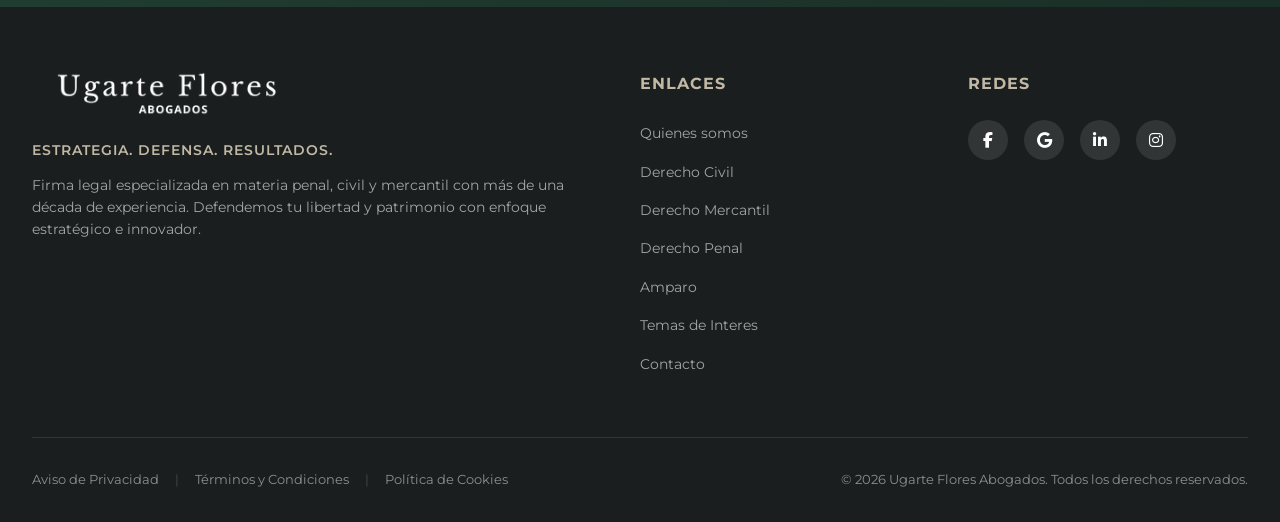
==== commit a22d84b8: "Modificaciones solicitadas por el cliente" ====
--- a/contacto.html
+++ b/contacto.html
@@ -100,7 +100,6 @@
             <li>
               <a href="/quienes-somos.html" class="nav-link">Quienes somos</a>
             </li>
-            <!-- NUEVO ÍTEM -->
             <li class="dropdown">
               <a href="/#servicios" class="nav-link dropdown-toggle">
                 Servicios <i class="fas fa-chevron-down dropdown-arrow"></i>
@@ -121,16 +120,21 @@
                     >Derecho Penal</a
                   >
                 </li>
+                <li>
+                  <a href="/derecho-amparo.html" class="dropdown-item"
+                    >Amparo</a
+                  >
+                </li>
               </ul>
             </li>
             <li>
-              <a href="/#temas-legales" class="nav-link">Temas Legales</a>
+              <a href="/#temas-legales" class="nav-link">Temas de Interes</a>
             </li>
             <li><a href="/contacto.html" class="nav-link">Contacto</a></li>
           </ul>
           <div class="nav-actions">
             <button class="btn btn-primary" id="btnAgendarHeader">
-              Agendar Cita
+              Agendar Asesoría
             </button>
           </div>
         </nav>
@@ -138,14 +142,19 @@
         <!-- Logo (ahora a la derecha) -->
         <div class="logo">
           <a href="/">
-            <img src="img/logo.png" alt="Ugarte Flores Abogados" />
+            <img
+              src="img/logo.png"
+              alt="Ugarte Flores Abogados"
+              class="logo-img"
+              id="logoImg"
+            />
           </a>
         </div>
       </div>
     </header>
 
     <main>
-      <!-- HERO DE CONTACTO -->
+      <!-- HERO -->
       <section class="hero hero--contact">
         <div class="hero-overlay"></div>
         <div class="container hero-content">
@@ -188,7 +197,7 @@
                   <div class="detail-content">
                     <h3>Teléfono</h3>
                     <p><a href="tel:5513619304">(55) 1361 9304</a></p>
-                    <span class="detail-note">Lun-Vie 9:00 a 18:00</span>
+                    <!-- <span class="detail-note">Lun-Vie 9:00 a 18:00</span> -->
                   </div>
                 </div>
 
@@ -204,7 +213,7 @@
                         >contacto@ugartefloresabogados.com</a
                       >
                     </p>
-                    <span class="detail-note">Respuesta en 24h hábiles</span>
+                    <!-- <span class="detail-note">Respuesta en 24h hábiles</span> -->
                   </div>
                 </div>
 
@@ -216,16 +225,17 @@
                   <div class="detail-content">
                     <h3>Oficina</h3>
                     <p>
-                      Av. Presidente Masaryk 101<br />
-                      Col. Polanco, CDMX<br />
-                      C.P. 11560
+                      Insurgentes San Borja,<br />
+                      Alcaldía Benito Juárez.<br />
+                      C.P. 03100, CDMX
                     </p>
                     <a
-                      href="https://goo.gl/maps/..."
+                      href="https://maps.app.goo.gl/tp92ZHN89VGbBkDT9"
                       target="_blank"
                       class="detail-link"
                     >
-                      <i class="fas fa-external-link-alt"></i> Cómo llegar
+                      <i class="fas fa-external-link-alt"></i> Ver en Google
+                      Maps
                     </a>
                   </div>
                 </div>
@@ -238,9 +248,8 @@
                   <div class="detail-content">
                     <h3>Horario de atención</h3>
                     <p>
-                      Lunes a Viernes: 9:00 - 18:00<br />
-                      Sábados: Previa cita<br />
-                      Domingos: Urgencias vía WhatsApp
+                      Horarios bajo previa cita. Contáctanos para agendar tu
+                      asesoría.
                     </p>
                   </div>
                 </div>
@@ -301,13 +310,11 @@
                   <div class="form-row">
                     <div class="form-group">
                       <select required>
-                        <option value="" disabled selected>
-                          Área de interés *
-                        </option>
+                        <option value="" disabled selected>Servicio *</option>
                         <option value="civil">Derecho Civil</option>
                         <option value="mercantil">Derecho Mercantil</option>
                         <option value="penal">Derecho Penal</option>
-                        <option value="otro">Otro</option>
+                        <option value="otro">Amparo</option>
                       </select>
                     </div>
                   </div>
@@ -315,7 +322,7 @@
                   <div class="form-row">
                     <div class="form-group">
                       <textarea
-                        placeholder="Describe brevemente tu caso *"
+                        placeholder="Te leemos *"
                         rows="5"
                         requiredvisitanosvisítan
                       ></textarea>
@@ -325,11 +332,9 @@
                   <div class="form-row">
                     <div class="form-group checkbox">
                       <label>
-                        <input type="checkbox" required />
                         <span
-                          >Acepto la
-                          <a href="/aviso-privacidad">política de privacidad</a>
-                          y el tratamiento de mis datos *</span
+                          >Al enviar este formulario acepto la Política de
+                          Privacidad. *</span
                         >
                       </label>
                     </div>
@@ -344,8 +349,9 @@
                 </form>
 
                 <p class="form-note">
-                  * Campos obligatorios. Tu información está protegida conforme
-                  a la Ley de Protección de Datos.
+                  * Campos obligatorios. <br />
+                  Tu información está protegida conforme a la Ley de Protección
+                  de Datos.
                 </p>
               </div>
             </div>
@@ -363,7 +369,7 @@
         </div>
         <div class="map-container" data-aos="zoom-in">
           <iframe
-            src="https://www.google.com/maps/embed?pb=!1m18!1m12!1m3!1d3762.865247384735!2d-99.16853968457818!3d19.42701434523897!2m3!1f0!2f0!3f0!3m2!1i1024!2i768!4f13.1!3m3!1m2!1s0x85d1ff35c2b9c2c5%3A0x9b9f9f9f9f9f9f9f!2sPolanco%2C%20CDMX!5e0!3m2!1ses!2smx!4v1620000000000!5m2!1ses!2smx"
+            src="https://www.google.com/maps/embed?pb=!1m18!1m12!1m3!1d3822.482160002988!2d-99.17910706909188!3d19.383231335178895!2m3!1f0!2f0!3f0!3m2!1i1024!2i768!4f13.1!3m3!1m2!1s0x85d1ff9dee85774d%3A0x80a0f69371b471c2!2sInsurgentes%20San%20Borja%2C%2003100%20Ciudad%20de%20M%C3%A9xico%2C%20CDMX!5e1!3m2!1ses!2smx!4v1775505134536!5m2!1ses!2smx"
             width="100%"
             height="450"
             style="border: 0"
@@ -382,7 +388,7 @@
             <div class="quick-card" data-aos="flip-left">
               <i class="fas fa-video"></i>
               <h3>Videollamada</h3>
-              <p>Reunión virtual de 30 minutos.</p>
+              <p>Reunión virtual</p>
               <button class="btn btn-primary btn-small" id="btnAgendarQuick">
                 Agendar ahora
               </button>
@@ -391,7 +397,7 @@
             <div class="quick-card" data-aos="flip-left" data-aos-delay="150">
               <i class="fab fa-whatsapp"></i>
               <h3>WhatsApp</h3>
-              <p>Atención prioritaria para casos urgentes.</p>
+              <p>Atención inmediata</p>
               <a
                 href="https://wa.me/525513619304?text=Hola%2C%20necesito%20atenci%C3%B3n%20urgente."
                 class="btn btn-primary btn-small"
@@ -404,7 +410,7 @@
             <div class="quick-card" data-aos="flip-left" data-aos-delay="300">
               <i class="fas fa-calendar-alt"></i>
               <h3>Presencial</h3>
-              <p>Cita en nuestras oficinas.</p>
+              <p>Previa cita</p>
               <button
                 class="btn btn-primary btn-small"
                 id="btnAgendarPresencial"
@@ -420,12 +426,12 @@
       <section class="final-cta">
         <div class="container">
           <div class="cta-card">
-            <h2 class="cta-title">¿Necesitas ayuda legal inmediata?</h2>
-            <p class="cta-subtitle">
+            <h2 class="cta-title">¿Necesitas ayuda profesional?</h2>
+            <!-- <p class="cta-subtitle">
               No esperes más, tu tranquilidad no tiene precio.
-            </p>
+            </p> -->
             <button class="btn btn-primary btn-large" id="btnAgendarCta">
-              Agendar Consultoría
+              Agendar Asesoría
             </button>
           </div>
         </div>
@@ -455,7 +461,8 @@
               <li><a href="derecho-civil.html">Derecho Civil</a></li>
               <li><a href="derecho-mercantil.html">Derecho Mercantil</a></li>
               <li><a href="derecho-penal.html">Derecho Penal</a></li>
-              <li><a href="/#temas-legales">Temas Legales</a></li>
+              <li><a href="derecho-amparo.html">Amparo</a></li>
+              <li><a href="/#temas-legales">Temas de Interes</a></li>
               <li><a href="contacto.html">Contacto</a></li>
             </ul>
           </div>
@@ -463,6 +470,22 @@
           <div class="footer-social">
             <h4>Redes</h4>
             <div class="social-icons">
+              <a
+                href="https://www.facebook.com/ugartefloresabogados"
+                class="social-icon"
+                target="_blank"
+                rel="noopener noreferrer"
+              >
+                <i class="fab fa-facebook-f"></i>
+              </a>
+              <a
+                href="mailto:contacto@ugartefloresabogados.com"
+                class="social-icon"
+                target="_blank"
+                rel="noopener noreferrer"
+              >
+                <i class="fab fa-google"></i>
+              </a>
               <a
                 href="#"
                 class="social-icon"
@@ -516,6 +539,7 @@
         <h2>Evaluación de Caso</h2>
         <form id="contactForm">
           <div class="form-group">
+            7447
             <input type="text" placeholder="Nombre completo" required />
           </div>
           <div class="form-group">
--- a/css/styles.css
+++ b/css/styles.css
@@ -115,7 +115,7 @@
 
 .logo img {
     height: 45px;
-    filter: brightness(0) invert(1);
+    /* filter: brightness(0) invert(1); */
     transition: var(--transition);
     position: relative;
     z-index: 1002;
@@ -142,7 +142,6 @@
     color: var(--primary);
 }
 
-/* Cuando el menú está abierto, el ícono debe ser oscuro para verse sobre fondo blanco */
 .menu-toggle.active {
     color: var(--primary) !important;
 }
@@ -434,7 +433,6 @@
     opacity: 0.7;
 }
 
-/* ===== RESPONSIVE HERO - CONTADORES EN FILA ===== */
 @media (max-width: 768px) {
     .hero {
         min-height: auto;
@@ -458,7 +456,6 @@
         width: 100%;
     }
     
-    /* CONTADORES EN FILA - CORREGIDO */
     .hero-stats {
         display: flex;
         flex-direction: row;
@@ -1095,25 +1092,43 @@
     margin-bottom: 3rem;
 }
 
+.footer-logo a {
+    display: inline-block;
+}
+
 .footer-logo img {
-    height: 40px;
+    height: 45px;
     margin-bottom: 1rem;
     filter: brightness(0) invert(1);
 }
 
-.footer-logo p {
-    opacity: 1;
+.footer-slogan {
+    font-weight: 600;
+    color: var(--secondary);
+    margin-bottom: 0.8rem;
     font-size: 0.9rem;
+    text-transform: uppercase;
+    letter-spacing: 1px;
+}
+
+.footer-description {
+    color: rgba(255,255,255,0.6);
+    font-size: 0.85rem;
+    line-height: 1.6;
+    margin-top: 0.5rem;
 }
 
 .footer h4 {
     color: var(--secondary);
     margin-bottom: 1.5rem;
-    font-size: 1.1rem;
+    font-size: 1rem;
+    text-transform: uppercase;
+    letter-spacing: 1px;
 }
 
 .footer ul {
     list-style: none;
+    padding: 0;
 }
 
 .footer ul li {
@@ -1121,15 +1136,13 @@
 }
 
 .footer ul li a {
-    color: var(--white);
+    color: rgba(255,255,255,0.6);
     text-decoration: none;
-    opacity: 1;
     transition: var(--transition);
     font-size: 0.9rem;
 }
 
 .footer ul li a:hover {
-    opacity: 1;
     color: var(--secondary);
     padding-left: 5px;
 }
@@ -1149,6 +1162,7 @@
     justify-content: center;
     color: var(--white);
     transition: var(--transition);
+    text-decoration: none;
 }
 
 .social-icon:hover {
@@ -1157,12 +1171,44 @@
     transform: translateY(-3px);
 }
 
-.footer-bottom {
-    text-align: center;
+/* Línea legal */
+.footer-legal {
+    border-top: 1px solid rgba(255,255,255,0.1);
     padding-top: 2rem;
-    border-top: 1px solid rgba(255,255,255,0.1);
+    display: flex;
+    justify-content: space-between;
+    align-items: center;
+    flex-wrap: wrap;
+    gap: 1rem;
+}
+
+.legal-links {
+    display: flex;
+    align-items: center;
+    gap: 1rem;
+    flex-wrap: wrap;
+}
+
+.legal-links a {
+    color: rgba(255,255,255,0.5);
+    text-decoration: none;
     font-size: 0.8rem;
-    opacity: 1;
+    transition: var(--transition);
+}
+
+.legal-links a:hover {
+    color: var(--secondary);
+}
+
+.legal-links .separator {
+    color: rgba(255,255,255,0.2);
+    font-size: 0.8rem;
+}
+
+.copyright p {
+    color: rgba(255,255,255,0.5);
+    font-size: 0.8rem;
+    margin: 0;
 }
 
 @media (max-width: 1024px) {
@@ -1173,7 +1219,7 @@
 
 @media (max-width: 768px) {
     .footer {
-        padding: 3rem 0 1.5rem;
+        padding: 3rem 0 1rem;
     }
     
     .footer-content {
@@ -1182,8 +1228,33 @@
         text-align: center;
     }
     
+    .footer-logo {
+        max-width: 100%;
+    }
+    
     .social-icons {
         justify-content: center;
+    }
+    
+    .footer-legal {
+        flex-direction: column;
+        text-align: center;
+        gap: 1rem;
+    }
+    
+    .legal-links {
+        justify-content: center;
+    }
+}
+
+@media (max-width: 480px) {
+    .legal-links {
+        flex-direction: column;
+        gap: 0.5rem;
+    }
+    
+    .legal-links .separator {
+        display: none;
     }
 }
 
@@ -1227,15 +1298,174 @@
     color: var(--primary);
 }
 
-@media (max-width: 768px) {
-    .modal-content {
-        padding: 2rem 1.5rem;
-    }
-    
-    .close-modal {
-        right: 1rem;
-        top: 0.5rem;
-    }
+/* Modal específico de temas legales (escritorio) */
+#topicModal .modal-content {
+    max-width: 750px;
+    padding: 0;
+    border-radius: 12px;
+    overflow: hidden;
+    box-shadow: 0 30px 60px rgba(0,0,0,0.3);
+    background: var(--white);
+    max-height: 90vh;
+    overflow-y: auto;
+}
+
+#topicModal .modal-article {
+    display: flex;
+    flex-direction: column;
+}
+
+#topicModal .modal-article-header {
+    background: linear-gradient(135deg, var(--primary) 0%, var(--primary-dark) 100%);
+    padding: 2.5rem 2.5rem 2rem 2.5rem;
+    color: var(--white);
+    display: flex;
+    align-items: center;
+    gap: 1.5rem;
+    position: relative;
+}
+
+#topicModal .modal-article-header i {
+    font-size: 3rem;
+    background: rgba(255,255,255,0.2);
+    width: 80px;
+    height: 80px;
+    display: flex;
+    align-items: center;
+    justify-content: center;
+    border-radius: 50%;
+    border: 2px solid rgba(255,255,255,0.3);
+    color: var(--secondary);
+}
+
+#topicModal .modal-article-header h2 {
+    color: var(--white);
+    font-size: 2rem;
+    margin: 0;
+    flex: 1;
+    font-weight: 700;
+    line-height: 1.3;
+    text-shadow: 0 2px 4px rgba(0,0,0,0.2);
+}
+
+#topicModal .modal-article-body {
+    padding: 2.5rem;
+    background: var(--white);
+}
+
+#topicModal .modal-article-summary {
+    background: #f8f9fc;
+    padding: 1.8rem;
+    border-radius: 8px;
+    margin-bottom: 2rem;
+    border-left: 4px solid var(--secondary);
+    box-shadow: 0 5px 15px rgba(0,0,0,0.03);
+}
+
+#topicModal .modal-article-summary p {
+    color: var(--black);
+    line-height: 1.8;
+    font-size: 1rem;
+}
+
+#topicModal .modal-article-summary p strong {
+    color: var(--primary);
+    font-weight: 700;
+    display: block;
+    margin-bottom: 0.5rem;
+    font-size: 1.1rem;
+}
+
+#topicModal .modal-article-full {
+    margin-bottom: 2.5rem;
+    padding: 0 0.5rem;
+}
+
+#topicModal .modal-article-full p {
+    color: #4a5568;
+    line-height: 1.9;
+    font-size: 1.05rem;
+    margin-bottom: 1.5rem;
+    text-align: justify;
+}
+
+#topicModal .modal-article-full p:first-child::first-letter {
+    font-size: 3rem;
+    font-weight: 700;
+    color: var(--primary);
+    float: left;
+    line-height: 1;
+    margin-right: 0.5rem;
+    font-family: 'Georgia', serif;
+}
+
+#topicModal .modal-divider {
+    display: flex;
+    align-items: center;
+    gap: 1rem;
+    margin: 1.5rem 0 2rem;
+    color: var(--neutral);
+    font-size: 0.8rem;
+    text-transform: uppercase;
+    letter-spacing: 2px;
+}
+
+#topicModal .modal-divider-line {
+    flex: 1;
+    height: 1px;
+    background: linear-gradient(90deg, transparent, var(--secondary), transparent);
+}
+
+#topicModal .modal-article-actions {
+    display: flex;
+    justify-content: space-between;
+    align-items: center;
+    gap: 1rem;
+    padding: 1.5rem;
+    background: #f8f9fc;
+    border-radius: 8px;
+    border: 1px solid #edf2f7;
+}
+
+#topicModal .modal-article-actions .btn-outline {
+    background: transparent;
+    color: var(--primary);
+    border: 2px solid var(--primary);
+    padding: 0.9rem 2rem;
+    font-weight: 600;
+    transition: all 0.3s ease;
+}
+
+#topicModal .modal-article-actions .btn-outline:hover {
+    background: var(--primary);
+    color: var(--white);
+    transform: translateY(-2px);
+    box-shadow: 0 10px 20px rgba(34,63,51,0.2);
+}
+
+#topicModal .modal-article-actions .btn-outline i {
+    color: var(--primary);
+    transition: all 0.3s ease;
+}
+
+#topicModal .modal-article-actions .btn-outline:hover i {
+    color: var(--white);
+}
+
+#topicModal .modal-article-actions .btn-primary {
+    background: var(--primary);
+    color: var(--white);
+    border: 2px solid var(--primary);
+    padding: 0.9rem 2rem;
+    font-weight: 600;
+    box-shadow: 0 5px 15px rgba(34,63,51,0.3);
+}
+
+#topicModal .modal-article-actions .btn-primary:hover {
+    background: var(--primary-dark);
+    border-color: var(--primary-dark);
+    transform: translateY(-2px);
+    box-shadow: 0 15px 25px rgba(34,63,51,0.4);
 }
 
 /* ===== FORM ===== */
@@ -1296,7 +1526,6 @@
     min-width: 220px;
     box-shadow: 0 10px 30px rgba(0,0,0,0.15);
     border-radius: 2px;
-   
     list-style: none;
     opacity: 0;
     visibility: hidden;
@@ -1328,7 +1557,6 @@
     padding-left: 2rem;
 }
 
-/* Header scrolled - ajustes de color */
 .header.scrolled .dropdown-menu {
     background: var(--white);
     box-shadow: 0 10px 30px rgba(0,0,0,0.1);
@@ -1382,6 +1610,7 @@
         padding-left: 1.5rem;
     }
 }
+
 /* ===== NUEVAS CARDS DE SERVICIOS (CON FONDO) ===== */
 .services-grid {
   display: grid;
@@ -1466,7 +1695,6 @@
   gap: 1rem;
 }
 
-/* Responsive para las nuevas cards */
 @media (max-width: 1024px) {
   .services-grid {
       grid-template-columns: repeat(2, 1fr);
@@ -1491,487 +1719,17 @@
   }
 }
 
-/* ===== MODAL DE TEMAS LEGALES - DISEÑO PROFESIONAL ===== */
-#topicModal .modal-content {
-  max-width: 750px;
-  padding: 0;
-  border-radius: 12px;
-  overflow: hidden;
-  box-shadow: 0 30px 60px rgba(0,0,0,0.3);
-  background: var(--white);
-}
-
-.modal-article {
-  display: flex;
-  flex-direction: column;
-}
-
-/* Cabecera del modal con degradado */
-.modal-article-header {
-  background: linear-gradient(135deg, var(--primary) 0%, var(--primary-dark) 100%);
-  padding: 2.5rem 2.5rem 2rem 2.5rem;
-  color: var(--white);
-  display: flex;
-  align-items: center;
-  gap: 1.5rem;
-  position: relative;
-}
-
-.modal-article-header::after {
-  content: '';
-  position: absolute;
-  bottom: -20px;
-  left: 0;
-  width: 100%;
-  height: 20px;
-  background: linear-gradient(to bottom right, transparent 0%, transparent 50%, var(--white) 50%, var(--white) 100%);
-}
-
-.modal-article-header i {
-  font-size: 3rem;
-  background: rgba(255,255,255,0.2);
-  width: 80px;
-  height: 80px;
-  display: flex;
-  align-items: center;
-  justify-content: center;
-  border-radius: 50%;
-  border: 2px solid rgba(255,255,255,0.3);
-  color: var(--secondary);
-}
-
-.modal-article-header h2 {
-  color: var(--white);
-  font-size: 2rem;
-  margin: 0;
-  flex: 1;
-  font-weight: 700;
-  line-height: 1.3;
-  text-shadow: 0 2px 4px rgba(0,0,0,0.2);
-}
-
-/* Cuerpo del modal */
-.modal-article-body {
-  padding: 2.5rem;
-  background: var(--white);
-}
-
-/* Sección de resumen con borde decorativo */
-.modal-article-summary {
-  background: #f8f9fc;
-  padding: 1.8rem;
-  border-radius: 8px;
-  margin-bottom: 2rem;
-  border-left: 4px solid var(--secondary);
-  box-shadow: 0 5px 15px rgba(0,0,0,0.03);
-}
-
-.modal-article-summary p {
-  color: var(--black);
-  line-height: 1.8;
-  font-size: 1rem;
-}
-
-.modal-article-summary p strong {
-  color: var(--primary);
-  font-weight: 700;
-  display: block;
-  margin-bottom: 0.5rem;
-  font-size: 1.1rem;
-}
-
-/* Texto completo del artículo */
-.modal-article-full {
-  margin-bottom: 2.5rem;
-  padding: 0 0.5rem;
-}
-
-.modal-article-full p {
-  color: #4a5568;
-  line-height: 1.9;
-  font-size: 1.05rem;
-  margin-bottom: 1.5rem;
-  text-align: justify;
-}
-
-.modal-article-full p:first-child::first-letter {
-  font-size: 3rem;
-  font-weight: 700;
-  color: var(--primary);
-  float: left;
-  line-height: 1;
-  margin-right: 0.5rem;
-  font-family: 'Georgia', serif;
-}
-
-/* Separador decorativo */
-.modal-divider {
-  display: flex;
-  align-items: center;
-  gap: 1rem;
-  margin: 1.5rem 0 2rem;
-  color: var(--neutral);
-  font-size: 0.8rem;
-  text-transform: uppercase;
-  letter-spacing: 2px;
-}
-
-.modal-divider-line {
-  flex: 1;
-  height: 1px;
-  background: linear-gradient(90deg, transparent, var(--secondary), transparent);
-}
-
-/* Acciones del modal - BOTONES VISIBLES */
-.modal-article-actions {
-  display: flex;
-  justify-content: space-between;
-  align-items: center;
-  gap: 1rem;
-  padding: 1.5rem;
-  background: #f8f9fc;
-  border-radius: 8px;
-  border: 1px solid #edf2f7;
-}
-
-/* Botón Leer artículo completo - AHORA VISIBLE */
-.modal-article-actions .btn-outline {
-  background: transparent;
-  color: var(--primary);
-  border: 2px solid var(--primary);
-  padding: 0.9rem 2rem;
-  font-weight: 600;
-  transition: all 0.3s ease;
-}
-
-.modal-article-actions .btn-outline:hover {
-  background: var(--primary);
-  color: var(--white);
-  transform: translateY(-2px);
-  box-shadow: 0 10px 20px rgba(34,63,51,0.2);
-}
-
-.modal-article-actions .btn-outline i {
-  color: var(--primary);
-  transition: all 0.3s ease;
-}
-
-.modal-article-actions .btn-outline:hover i {
-  color: var(--white);
-}
-
-/* Botón Asesoría - Estilo mejorado */
-.modal-article-actions .btn-primary {
-  background: var(--primary);
-  color: var(--white);
-  border: 2px solid var(--primary);
-  padding: 0.9rem 2rem;
-  font-weight: 600;
-  box-shadow: 0 5px 15px rgba(34,63,51,0.3);
-}
-
-.modal-article-actions .btn-primary:hover {
-  background: var(--primary-dark);
-  border-color: var(--primary-dark);
-  transform: translateY(-2px);
-  box-shadow: 0 15px 25px rgba(34,63,51,0.4);
-}
-
-/* Botón de cerrar modal mejorado */
-.close-modal {
-  position: absolute;
-  right: 1.5rem;
-  top: 1.5rem;
-  font-size: 1.8rem;
-  color: var(--white);
-  cursor: pointer;
-  transition: all 0.3s ease;
-  width: 40px;
-  height: 40px;
-  background: rgba(255,255,255,0.2);
-  border-radius: 50%;
-  display: flex;
-  align-items: center;
-  justify-content: center;
-  line-height: 1;
-  z-index: 10;
-}
-
-.close-modal:hover {
-  background: rgba(255,255,255,0.3);
-  transform: rotate(90deg);
-  color: var(--white);
-}
-
-/* Responsive */
+/* ===== MODAL EN MÓVIL - CORREGIDO ===== */
 @media (max-width: 768px) {
-  .modal-article-header {
-    flex-direction: column;
-    text-align: center;
-    padding: 2rem 1.5rem 1.5rem;
-  }
-  
-  .modal-article-header i {
-    width: 60px;
-    height: 60px;
-    font-size: 2rem;
-  }
-  
-  .modal-article-header h2 {
-    font-size: 1.5rem;
-  }
-  
-  .modal-article-body {
-    padding: 1.8rem;
-  }
-  
-  .modal-article-actions {
-    flex-direction: column;
-    padding: 1.2rem;
-  }
-  
-  .modal-article-actions .btn {
-    width: 100%;
-    justify-content: center;
-  }
-  
-  .close-modal {
-    right: 1rem;
-    top: 1rem;
-  }
-}
-
-@media (max-width: 480px) {
-  .modal-article-body {
-    padding: 1.5rem;
-  }
-  
-  .modal-article-summary {
-    padding: 1.2rem;
-  }
-  
-  .modal-article-full p {
-    font-size: 0.95rem;
-  }
-}
-
-/* -- Footer -- */
-/* ===== FOOTER MEJORADO ===== */
-.footer {
-    background: var(--black);
-    color: var(--white);
-    padding: 4rem 0 1rem;
-}
-
-.footer-content {
-    display: grid;
-    grid-template-columns: 2fr 1fr 1fr;
-    gap: 3rem;
-    margin-bottom: 3rem;
-}
-
-.footer-logo {
-    max-width: 350px;
-}
-
-.footer-logo a {
-    display: inline-block;
-}
-
-.footer-logo img {
-    height: 45px;
-    margin-bottom: 1rem;
-    filter: brightness(0) invert(1);
-}
-
-.footer-slogan {
-    font-weight: 600;
-    color: var(--secondary);
-    margin-bottom: 0.8rem;
-    font-size: 0.9rem;
-    text-transform: uppercase;
-    letter-spacing: 1px;
-}
-
-.footer-description {
-    color: rgba(255,255,255,0.6);
-    font-size: 0.85rem;
-    line-height: 1.6;
-    margin-top: 0.5rem;
-}
-
-.footer h4 {
-    color: var(--secondary);
-    margin-bottom: 1.5rem;
-    font-size: 1rem;
-    text-transform: uppercase;
-    letter-spacing: 1px;
-}
-
-.footer ul {
-    list-style: none;
-    padding: 0;
-}
-
-.footer ul li {
-    margin-bottom: 0.8rem;
-}
-
-.footer ul li a {
-    color: rgba(255,255,255,0.6);
-    text-decoration: none;
-    transition: var(--transition);
-    font-size: 0.9rem;
-}
-
-.footer ul li a:hover {
-    color: var(--secondary);
-    padding-left: 5px;
-}
-
-.social-icons {
-    display: flex;
-    gap: 1rem;
-}
-
-.social-icon {
-    width: 40px;
-    height: 40px;
-    background: rgba(255,255,255,0.1);
-    border-radius: 50%;
-    display: flex;
-    align-items: center;
-    justify-content: center;
-    color: var(--white);
-    transition: var(--transition);
-    text-decoration: none;
-}
-
-.social-icon:hover {
-    background: var(--secondary);
-    color: var(--primary);
-    transform: translateY(-3px);
-}
-
-/* Línea legal */
-.footer-legal {
-    border-top: 1px solid rgba(255,255,255,0.1);
-    padding-top: 2rem;
-    display: flex;
-    justify-content: space-between;
-    align-items: center;
-    flex-wrap: wrap;
-    gap: 1rem;
-}
-
-.legal-links {
-    display: flex;
-    align-items: center;
-    gap: 1rem;
-    flex-wrap: wrap;
-}
-
-.legal-links a {
-    color: rgba(255,255,255,0.5);
-    text-decoration: none;
-    font-size: 0.8rem;
-    transition: var(--transition);
-}
-
-.legal-links a:hover {
-    color: var(--secondary);
-}
-
-.legal-links .separator {
-    color: rgba(255,255,255,0.2);
-    font-size: 0.8rem;
-}
-
-.copyright p {
-    color: rgba(255,255,255,0.5);
-    font-size: 0.8rem;
-    margin: 0;
-}
-
-/* Responsive */
-@media (max-width: 1024px) {
-    .footer-content {
-        grid-template-columns: repeat(2, 1fr);
-    }
-}
-
-@media (max-width: 768px) {
-    .footer {
-        padding: 3rem 0 1rem;
-    }
-    
-    .footer-content {
-        grid-template-columns: 1fr;
-        gap: 2rem;
-        text-align: center;
-    }
-    
-    .footer-logo {
+    /* Reset de estilos de escritorio para móvil */
+    #topicModal .modal-content {
         max-width: 100%;
-    }
-    
-    .social-icons {
-        justify-content: center;
-    }
-    
-    .footer-legal {
-        flex-direction: column;
-        text-align: center;
-        gap: 1rem;
-    }
-    
-    .legal-links {
-        justify-content: center;
-    }
-}
-
-@media (max-width: 480px) {
-    .legal-links {
-        flex-direction: column;
-        gap: 0.5rem;
-    }
-    
-    .legal-links .separator {
-        display: none;
-    }
-}
-
-/* ===== MODAL MEJORADO PARA MÓVIL ===== */
-@media (max-width: 768px) {
-    .modal {
-        padding: 0;
-        align-items: flex-start;
-        overflow-y: auto;
-    }
-    
-    .modal-content {
         margin: 0;
-        width: 100%;
-        max-width: 100%;
+        height: auto;
         min-height: 100vh;
         border-radius: 0;
-        padding: 2rem 1.5rem;
+        max-height: none;
         overflow-y: visible;
-        position: relative;
-    }
-    
-    /* Ajustes específicos para el modal de temas legales */
-    #topicModal .modal-content {
-        padding: 0;
-        min-height: 100vh;
-        display: flex;
-        flex-direction: column;
-    }
-    
-    #topicModal .modal-article {
-        flex: 1;
-        display: flex;
-        flex-direction: column;
     }
     
     #topicModal .modal-article-header {
@@ -1993,20 +1751,25 @@
     
     #topicModal .modal-article-body {
         padding: 1.5rem;
-        flex: 1;
     }
     
     #topicModal .modal-article-summary {
         padding: 1.2rem;
+        margin-bottom: 1.5rem;
     }
     
     #topicModal .modal-article-full {
         padding: 0;
+        margin-bottom: 1.5rem;
     }
     
     #topicModal .modal-article-full p {
         font-size: 0.95rem;
         line-height: 1.7;
+    }
+    
+    #topicModal .modal-divider {
+        margin: 1rem 0 1.5rem;
     }
     
     #topicModal .modal-article-actions {
@@ -2020,7 +1783,6 @@
         justify-content: center;
     }
     
-    /* Botón de cerrar más grande y visible en móvil */
     #topicModal .close-modal {
         top: 0.8rem;
         right: 0.8rem;
@@ -2034,4 +1796,418 @@
     #topicModal .close-modal:hover {
         background: rgba(0,0,0,0.5);
     }
+}
+
+/* ===== MODAL DE TEMAS LEGALES - CORRECCIÓN DEFINITIVA ===== */
+#topicModal {
+    display: none;
+    position: fixed;
+    z-index: 2000;
+    top: 0;
+    left: 0;
+    width: 100%;
+    height: 100%;
+    background: rgba(0,0,0,0.8);
+    align-items: center;
+    justify-content: center;
+}
+
+#topicModal .modal-content {
+    background: var(--white);
+    max-width: 750px;
+    width: 90%;
+    max-height: 90vh;
+    overflow-y: auto;
+    border-radius: 12px;
+    padding: 0;
+    position: relative;
+    box-shadow: 0 30px 60px rgba(0,0,0,0.3);
+}
+
+#topicModal .close-modal {
+    position: absolute;
+    right: 1.5rem;
+    top: 1rem;
+    font-size: 2rem;
+    color: var(--white);
+    cursor: pointer;
+    transition: var(--transition);
+    width: 40px;
+    height: 40px;
+    background: rgba(0,0,0,0.3);
+    border-radius: 50%;
+    display: flex;
+    align-items: center;
+    justify-content: center;
+    line-height: 1;
+    z-index: 10;
+}
+
+#topicModal .close-modal:hover {
+    background: rgba(0,0,0,0.5);
+    transform: rotate(90deg);
+}
+
+/* Estilos del contenido del modal */
+#topicModal .modal-article {
+    display: flex;
+    flex-direction: column;
+}
+
+#topicModal .modal-article-header {
+    background: linear-gradient(135deg, var(--primary) 0%, var(--primary-dark) 100%);
+    padding: 2.5rem 2.5rem 2rem 2.5rem;
+    color: var(--white);
+    display: flex;
+    align-items: center;
+    gap: 1.5rem;
+    position: relative;
+}
+
+#topicModal .modal-article-header i {
+    font-size: 3rem;
+    background: rgba(255,255,255,0.2);
+    width: 80px;
+    height: 80px;
+    display: flex;
+    align-items: center;
+    justify-content: center;
+    border-radius: 50%;
+    border: 2px solid rgba(255,255,255,0.3);
+    color: var(--secondary);
+}
+
+#topicModal .modal-article-header h2 {
+    color: var(--white);
+    font-size: 2rem;
+    margin: 0;
+    flex: 1;
+    font-weight: 700;
+    line-height: 1.3;
+    text-shadow: 0 2px 4px rgba(0,0,0,0.2);
+}
+
+#topicModal .modal-article-body {
+    padding: 2.5rem;
+    background: var(--white);
+}
+
+#topicModal .modal-article-summary {
+    background: #f8f9fc;
+    padding: 1.8rem;
+    border-radius: 8px;
+    margin-bottom: 2rem;
+    border-left: 4px solid var(--secondary);
+    box-shadow: 0 5px 15px rgba(0,0,0,0.03);
+}
+
+#topicModal .modal-article-summary p {
+    color: var(--black);
+    line-height: 1.8;
+    font-size: 1rem;
+}
+
+#topicModal .modal-article-summary p strong {
+    color: var(--primary);
+    font-weight: 700;
+    display: block;
+    margin-bottom: 0.5rem;
+    font-size: 1.1rem;
+}
+
+#topicModal .modal-article-full {
+    margin-bottom: 2.5rem;
+    padding: 0 0.5rem;
+}
+
+#topicModal .modal-article-full p {
+    color: #4a5568;
+    line-height: 1.9;
+    font-size: 1.05rem;
+    margin-bottom: 1.5rem;
+    text-align: justify;
+}
+
+#topicModal .modal-article-full p:first-child::first-letter {
+    font-size: 3rem;
+    font-weight: 700;
+    color: var(--primary);
+    float: left;
+    line-height: 1;
+    margin-right: 0.5rem;
+    font-family: 'Georgia', serif;
+}
+
+#topicModal .modal-divider {
+    display: flex;
+    align-items: center;
+    gap: 1rem;
+    margin: 1.5rem 0 2rem;
+    color: var(--neutral);
+    font-size: 0.8rem;
+    text-transform: uppercase;
+    letter-spacing: 2px;
+}
+
+#topicModal .modal-divider-line {
+    flex: 1;
+    height: 1px;
+    background: linear-gradient(90deg, transparent, var(--secondary), transparent);
+}
+
+#topicModal .modal-article-actions {
+    display: flex;
+    justify-content: space-between;
+    align-items: center;
+    gap: 1rem;
+    padding: 1.5rem;
+    background: #f8f9fc;
+    border-radius: 8px;
+    border: 1px solid #edf2f7;
+}
+
+#topicModal .modal-article-actions .btn-outline {
+    background: transparent;
+    color: var(--primary);
+    border: 2px solid var(--primary);
+    padding: 0.9rem 2rem;
+    font-weight: 600;
+    transition: all 0.3s ease;
+}
+
+#topicModal .modal-article-actions .btn-outline:hover {
+    background: var(--primary);
+    color: var(--white);
+    transform: translateY(-2px);
+    box-shadow: 0 10px 20px rgba(34,63,51,0.2);
+}
+
+#topicModal .modal-article-actions .btn-outline i {
+    color: var(--primary);
+    transition: all 0.3s ease;
+}
+
+#topicModal .modal-article-actions .btn-outline:hover i {
+    color: var(--white);
+}
+
+#topicModal .modal-article-actions .btn-primary {
+    background: var(--primary);
+    color: var(--white);
+    border: 2px solid var(--primary);
+    padding: 0.9rem 2rem;
+    font-weight: 600;
+    box-shadow: 0 5px 15px rgba(34,63,51,0.3);
+}
+
+#topicModal .modal-article-actions .btn-primary:hover {
+    background: var(--primary-dark);
+    border-color: var(--primary-dark);
+    transform: translateY(-2px);
+    box-shadow: 0 15px 25px rgba(34,63,51,0.4);
+}
+
+/* ===== MODAL EN MÓVIL - CORRECCIÓN FINAL ===== */
+@media (max-width: 768px) {
+    #topicModal {
+        align-items: flex-start;
+        overflow-y: auto;
+        -webkit-overflow-scrolling: touch;
+    }
+    
+    #topicModal .modal-content {
+        width: 100%;
+        max-width: 100%;
+        margin: 0;
+        min-height: 100vh;
+        max-height: none;
+        border-radius: 0;
+        overflow-y: visible;
+    }
+    
+    #topicModal .modal-article-header {
+        padding: 3rem 1.5rem 1.5rem;
+        flex-direction: column;
+        text-align: center;
+        gap: 1rem;
+    }
+    
+    #topicModal .modal-article-header i {
+        width: 60px;
+        height: 60px;
+        font-size: 2rem;
+    }
+    
+    #topicModal .modal-article-header h2 {
+        font-size: 1.5rem;
+    }
+    
+    #topicModal .modal-article-body {
+        padding: 1.5rem;
+    }
+    
+    #topicModal .modal-article-summary {
+        padding: 1.2rem;
+        margin-bottom: 1.5rem;
+    }
+    
+    #topicModal .modal-article-full {
+        margin-bottom: 1.5rem;
+    }
+    
+    #topicModal .modal-article-full p {
+        font-size: 0.95rem;
+        line-height: 1.7;
+    }
+    
+    #topicModal .modal-divider {
+        margin: 1rem 0 1.5rem;
+    }
+    
+    #topicModal .modal-article-actions {
+        flex-direction: column;
+        padding: 1.2rem;
+        gap: 0.8rem;
+    }
+    
+    #topicModal .modal-article-actions .btn {
+        width: 100%;
+        justify-content: center;
+    }
+    
+    #topicModal .close-modal {
+        position: fixed;
+        top: 0.8rem;
+        right: 0.8rem;
+        background: rgba(0,0,0,0.6);
+        color: white;
+        width: 44px;
+        height: 44px;
+        font-size: 2rem;
+        z-index: 10000;
+    }
+}
+
+/* ===== WHATSAPP MODAL OPCIONES ===== */
+.whatsapp-options-modal .whatsapp-modal-content {
+    max-width: 450px;
+    padding: 2rem;
+}
+
+.whatsapp-options-modal h3 {
+    text-align: center;
+    color: var(--primary);
+    margin-bottom: 1.5rem;
+    font-size: 1.3rem;
+}
+
+.whatsapp-options {
+    display: flex;
+    flex-direction: column;
+    gap: 1rem;
+}
+
+.whatsapp-option {
+    display: flex;
+    align-items: center;
+    gap: 1rem;
+    padding: 1rem 1.2rem;
+    background: var(--offwhite);
+    border-radius: 12px;
+    text-decoration: none;
+    transition: var(--transition);
+    border: 1px solid transparent;
+}
+
+.whatsapp-option:hover {
+    background: #fff;
+    border-color: var(--secondary);
+    transform: translateX(5px);
+    box-shadow: 0 5px 15px rgba(0,0,0,0.1);
+}
+
+.whatsapp-option i:first-child {
+    font-size: 2rem;
+    color: #25D366;
+}
+
+.whatsapp-option .option-text {
+    flex: 1;
+}
+
+.whatsapp-option .option-text strong {
+    display: block;
+    color: var(--primary);
+    font-size: 1rem;
+    margin-bottom: 0.2rem;
+}
+
+.whatsapp-option .option-text span {
+    font-size: 0.8rem;
+    color: var(--neutral);
+}
+
+.whatsapp-option i:last-child {
+    color: var(--neutral);
+    font-size: 0.9rem;
+}
+
+.whatsapp-option:hover i:last-child {
+    color: var(--primary);
+    transform: translateX(3px);
+}
+
+/* Estilo para el botón flotante de WhatsApp que ahora es un div */
+.whatsapp-float {
+    cursor: pointer;
+}
+
+/* ===== SCROLL CAMBIO DE LOGO ===== */
+.logo-img {
+    transition: all 0.3s ease;
+}
+
+/* ===== RESPONSIVE WHATSAPP MODAL ===== */
+@media (max-width: 768px) {
+    .whatsapp-options-modal .whatsapp-modal-content {
+        margin: 1rem;
+        padding: 1.5rem;
+        width: calc(100% - 2rem);
+    }
+    
+    .whatsapp-option {
+        padding: 0.8rem 1rem;
+    }
+    
+    .whatsapp-option i:first-child {
+        font-size: 1.5rem;
+    }
+    
+    .whatsapp-option .option-text strong {
+        font-size: 0.9rem;
+    }
+    
+    .whatsapp-option .option-text span {
+        font-size: 0.7rem;
+    }
+}
+
+/* ===== SERVICES - Modificado para 2 columnas ===== */
+.services-grid {
+  display: grid;
+  grid-template-columns: repeat(2, 1fr);
+  gap: 2rem;
+}
+
+@media (max-width: 1024px) {
+  .services-grid {
+    gap: 1.5rem;
+  }
+}
+
+@media (max-width: 768px) {
+  .services-grid {
+    grid-template-columns: 1fr;
+    gap: 1.5rem;
+  }
 }
--- a/css/contacto.css
+++ b/css/contacto.css
@@ -3,7 +3,7 @@
 /* Hero específico */
 .hero--contact {
     background-image: url('https://images.unsplash.com/photo-1417733403748-83bbc7c05140?auto=format&fit=crop&w=1920&q=80');
-    min-height: 60vh;
+    min-height: 80vh;
 }
 
 .hero--contact .hero-content {
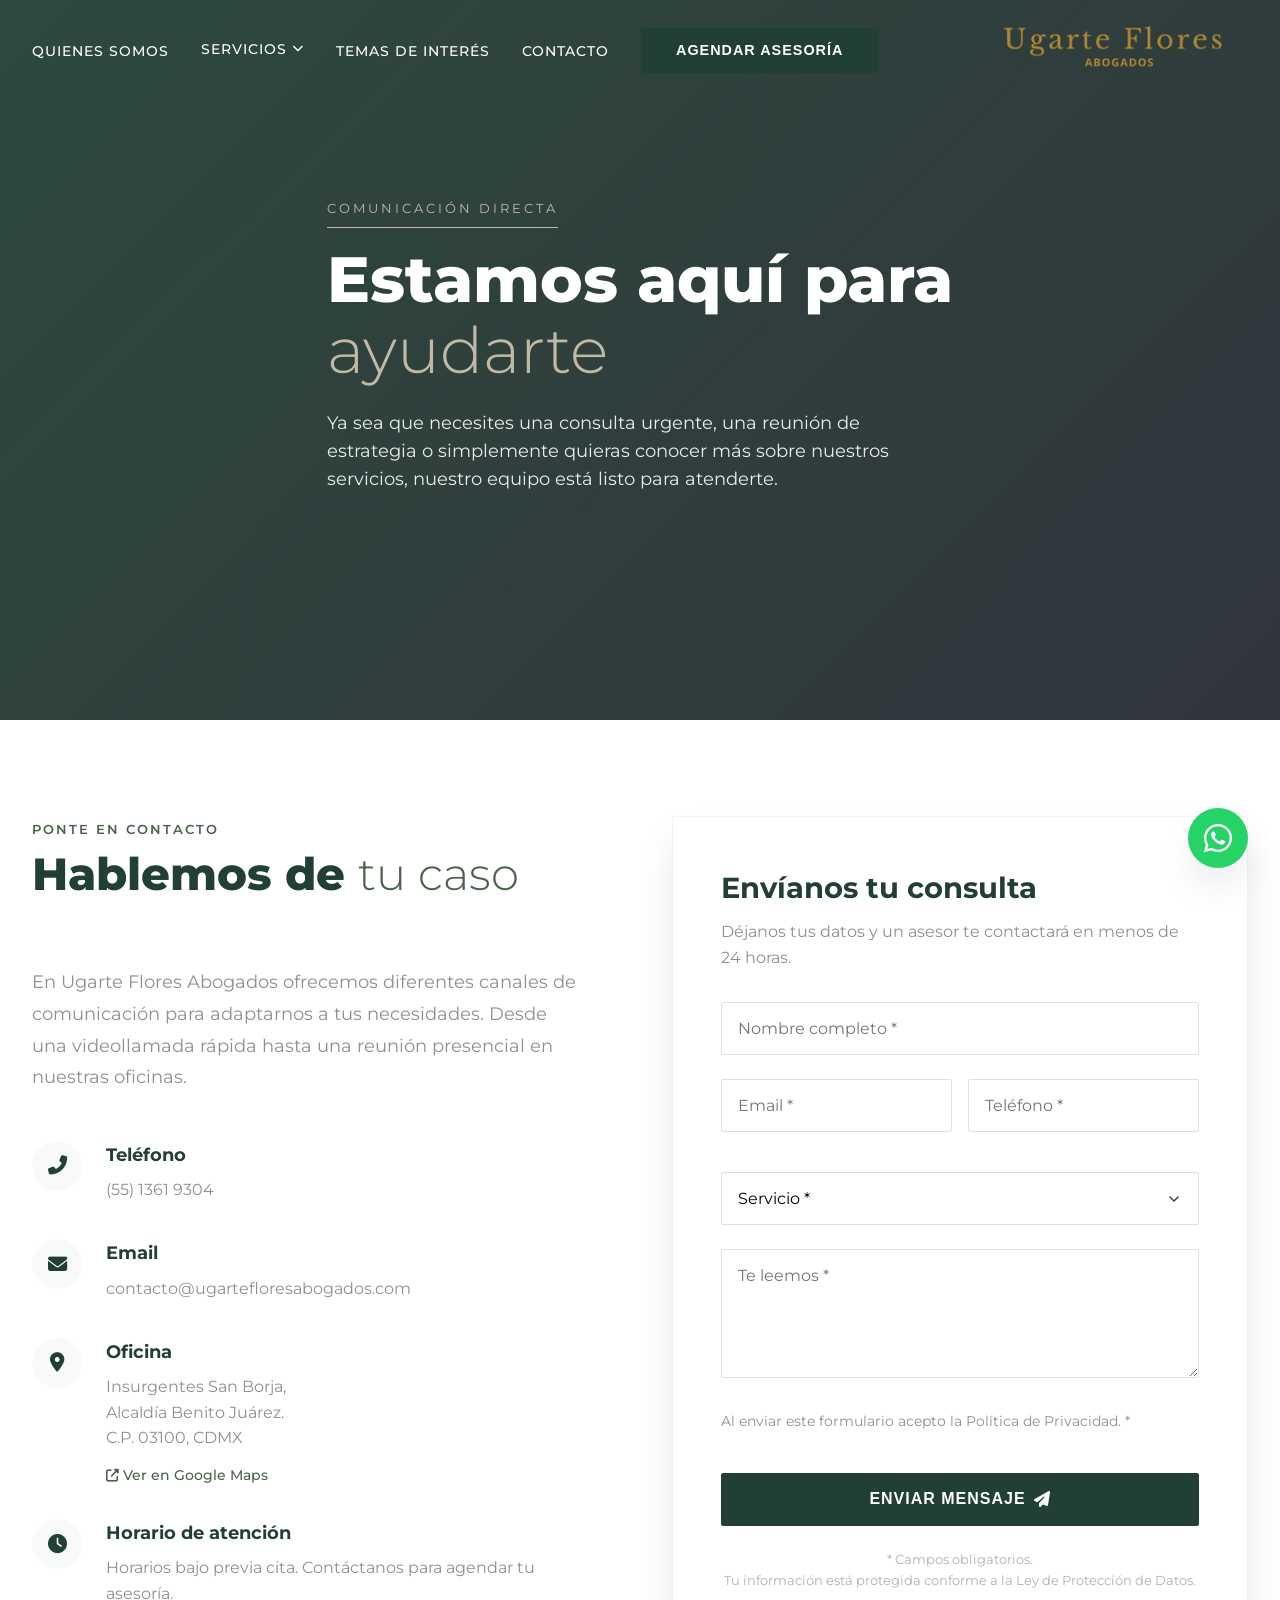
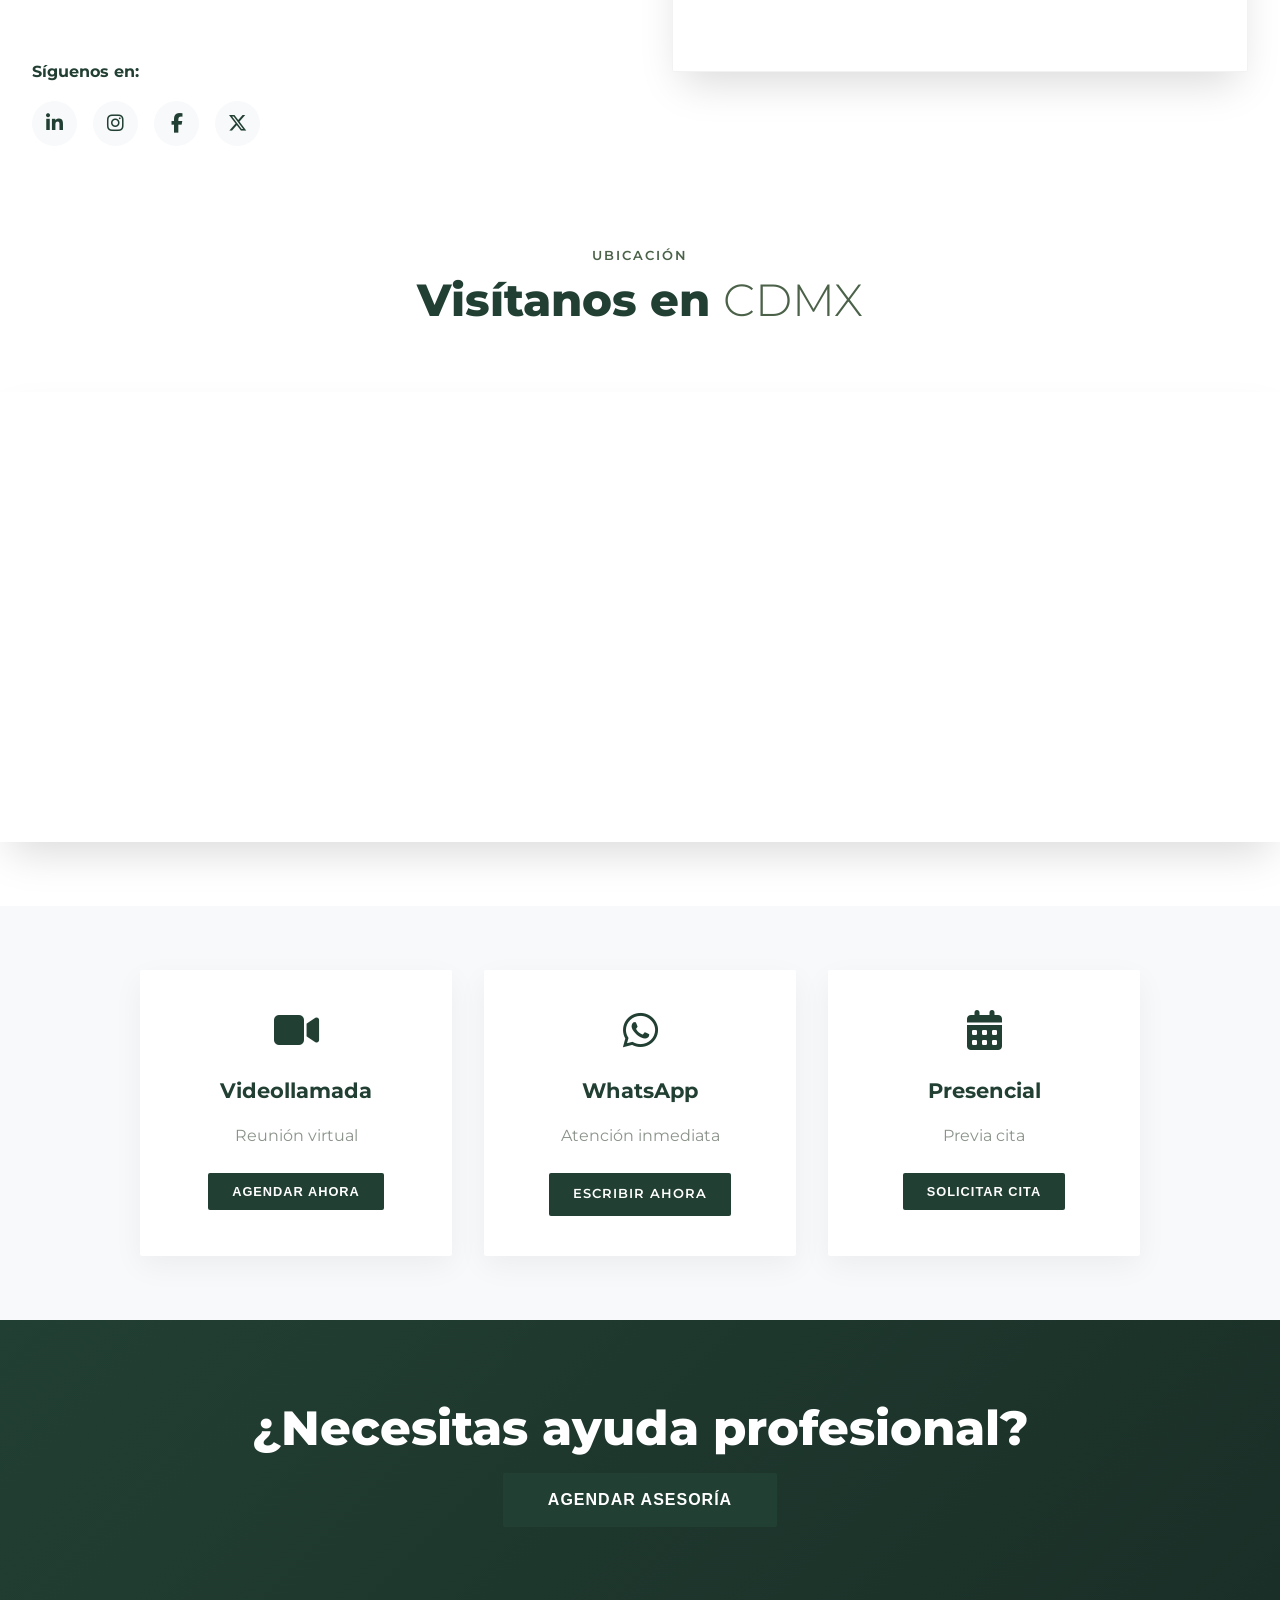
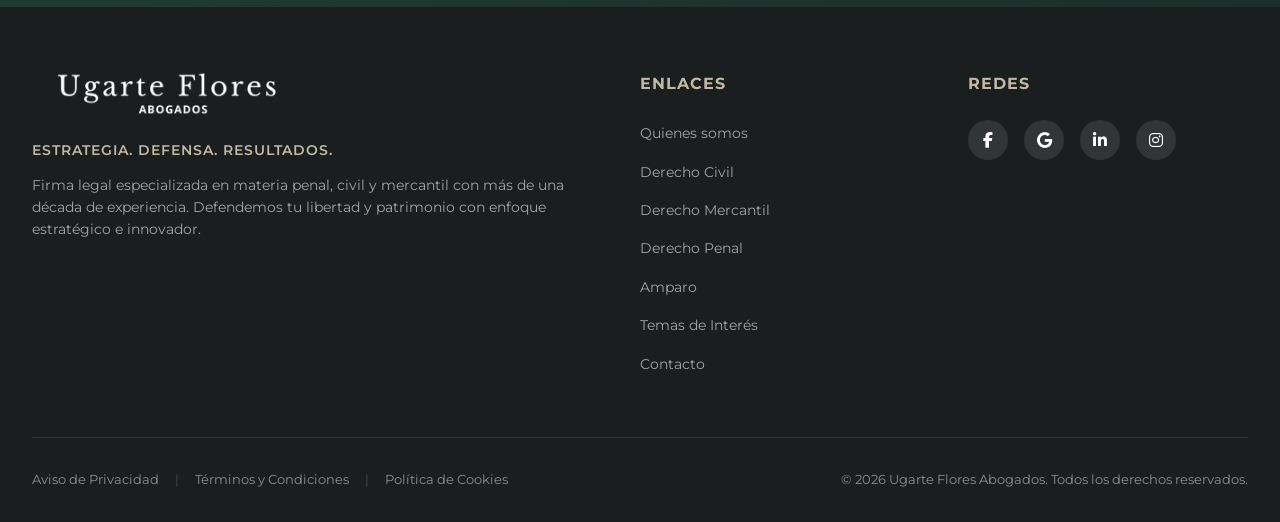
==== commit 8f7b54ce: "Cambios parciales finales" ====
--- a/contacto.html
+++ b/contacto.html
@@ -128,7 +128,7 @@
               </ul>
             </li>
             <li>
-              <a href="/#temas-legales" class="nav-link">Temas de Interes</a>
+              <a href="/#temas-legales" class="nav-link">Temas de Interés</a>
             </li>
             <li><a href="/contacto.html" class="nav-link">Contacto</a></li>
           </ul>
@@ -462,7 +462,7 @@
               <li><a href="derecho-mercantil.html">Derecho Mercantil</a></li>
               <li><a href="derecho-penal.html">Derecho Penal</a></li>
               <li><a href="derecho-amparo.html">Amparo</a></li>
-              <li><a href="/#temas-legales">Temas de Interes</a></li>
+              <li><a href="/#temas-legales">Temas de Interés</a></li>
               <li><a href="contacto.html">Contacto</a></li>
             </ul>
           </div>
--- a/css/styles.css
+++ b/css/styles.css
@@ -102,7 +102,7 @@
 
 .header.scrolled {
     background: var(--white);
-    box-shadow: 0 5px 20px rgba(0,0,0,0.1);
+    box-shadow: 0 5px 20px rgba(0,0,0,0.2);
     padding: 1rem 0;
 }
 
@@ -140,6 +140,8 @@
 
 .header.scrolled .menu-toggle {
     color: var(--primary);
+    /* x-offset | y-offset | blur | spread | color */
+    box-shadow: 0 4px 10px rgba(0, 0, 0, 0.1); 
 }
 
 .menu-toggle.active {
